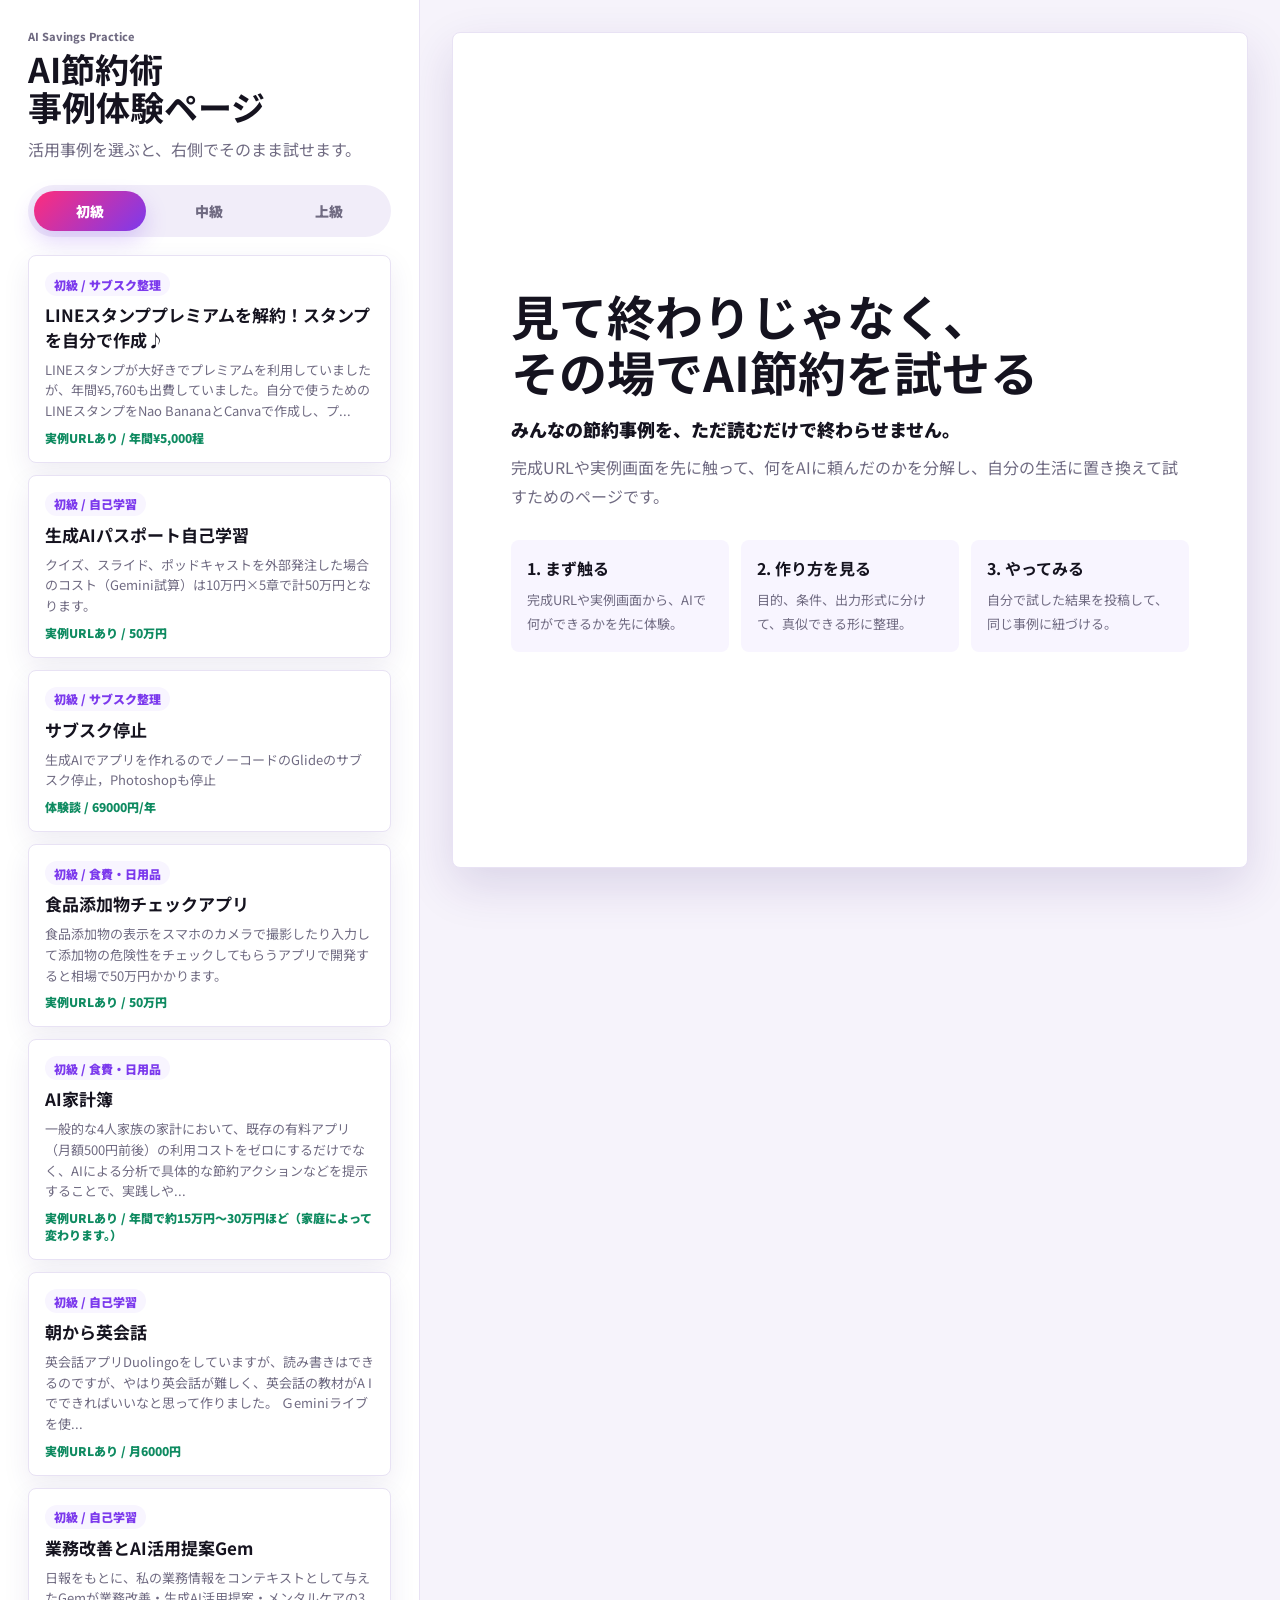
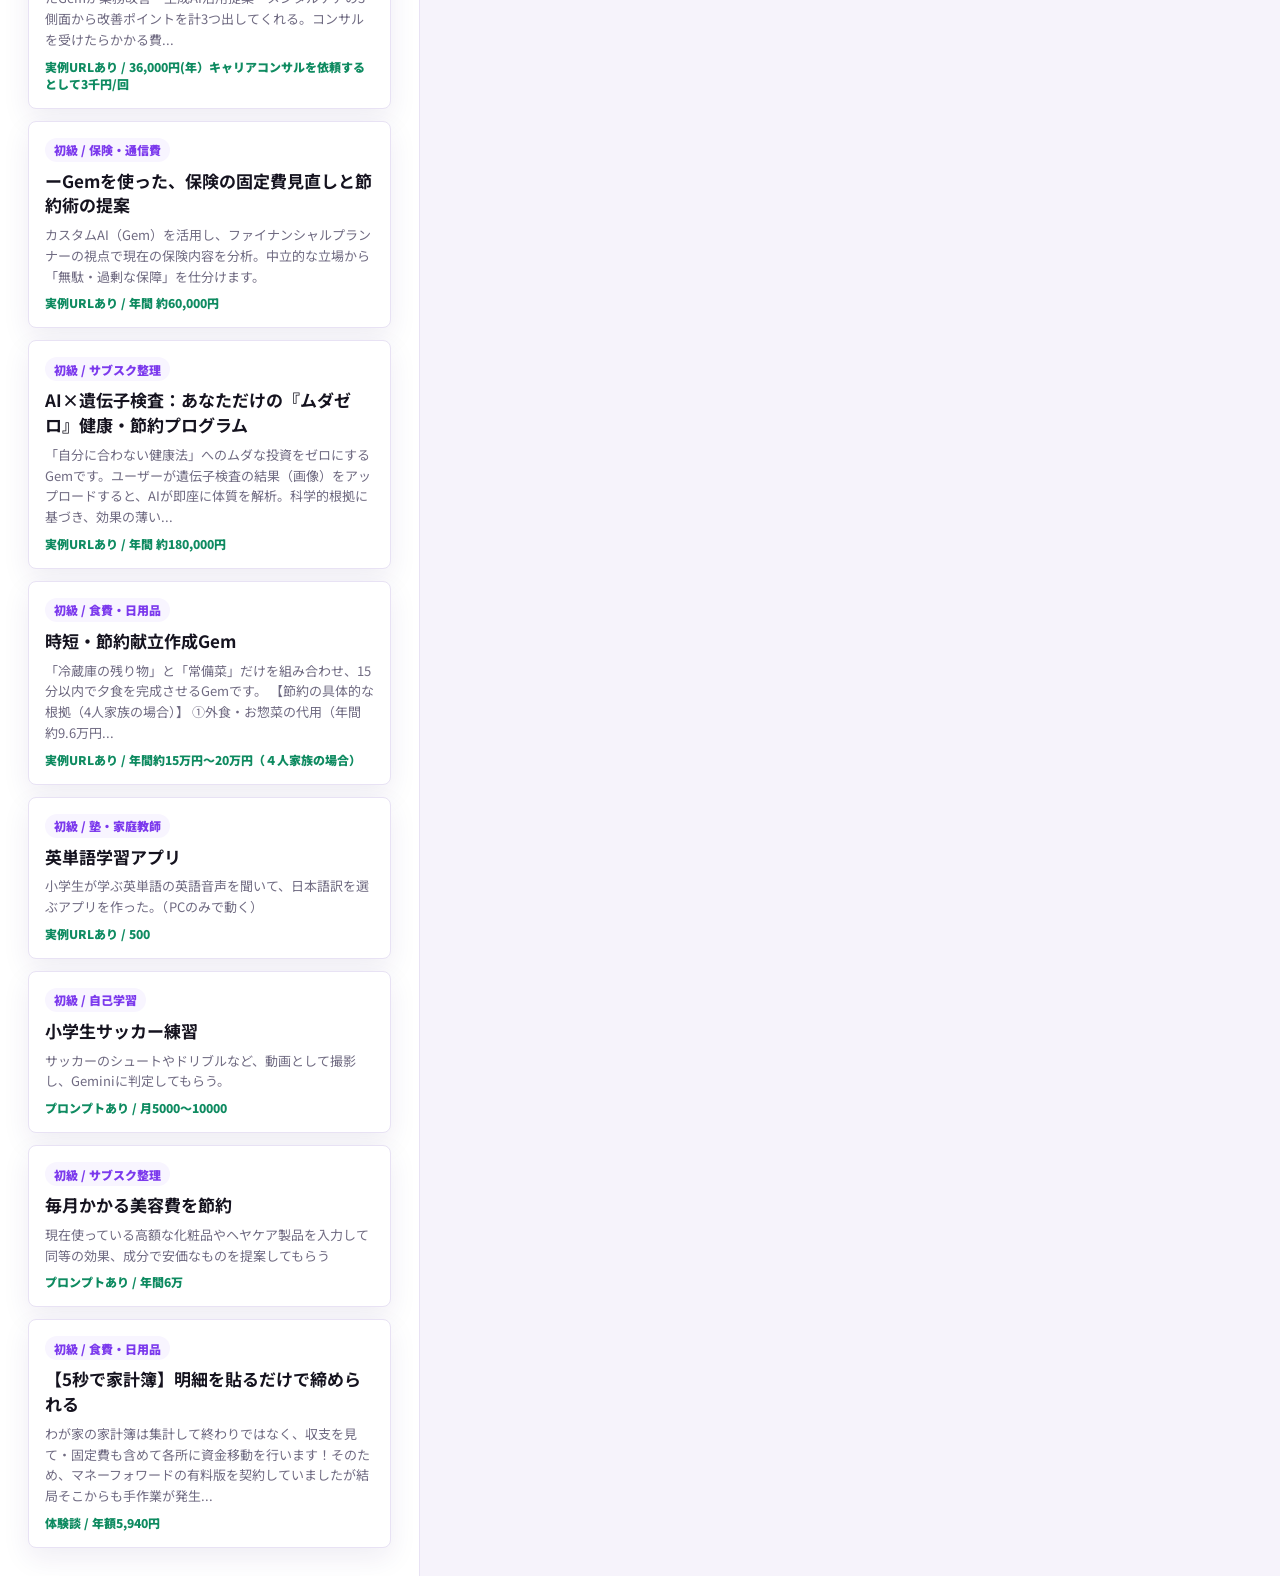
==== test0612/index.html @ a3215b7c "Add AI savings test page" ====
<!doctype html>
<html lang="ja">
<head>
  <meta charset="utf-8">
  <meta name="viewport" content="width=device-width, initial-scale=1">
  <title>AI節約術 事例体験ページ 仮版</title>
  <meta name="description" content="AI節約術の活用事例を見て、試して、やってみた内容を投稿できる仮ページ。">
  <link rel="preconnect" href="https://fonts.googleapis.com">
  <link rel="preconnect" href="https://fonts.gstatic.com" crossorigin>
  <link href="https://fonts.googleapis.com/css2?family=Noto+Sans+JP:wght@400;700;900&display=swap" rel="stylesheet">
  <link rel="stylesheet" href="style.css">
</head>
<body>
  <main class="dashboard-shell">
    <aside class="case-pane" aria-label="活用事例一覧">
      <div class="case-pane-head">
        <p class="brand-sub">AI Savings Practice</p>
        <h1>AI節約術<br>事例体験ページ</h1>
        <p>活用事例を選ぶと、右側でそのまま試せます。</p>
      </div>

      <div class="level-tabs" role="tablist" aria-label="レベル別事例">
        <button class="level-tab is-active" type="button" data-level-tab="beginner">初級</button>
        <button class="level-tab" type="button" data-level-tab="middle">中級</button>
        <button class="level-tab" type="button" data-level-tab="advanced">上級</button>
      </div>

      <div class="case-list" data-case-list></div>

    </aside>

    <section class="experience-pane" aria-live="polite">
      <div class="overview-panel" data-overview-panel>
        <span class="eyebrow">仮ページ</span>
        <h2>見て終わりじゃなく、<br>その場でAI節約を試せる</h2>
        <p class="overview-lead">みんなの節約事例を、ただ読むだけで終わらせません。</p>
        <p class="overview-copy">完成URLや実例画面を先に触って、何をAIに頼んだのかを分解し、自分の生活に置き換えて試すためのページです。</p>
        <div class="overview-grid">
          <article>
            <strong>1. まず触る</strong>
            <p>完成URLや実例画面から、AIで何ができるかを先に体験。</p>
          </article>
          <article>
            <strong>2. 作り方を見る</strong>
            <p>目的、条件、出力形式に分けて、真似できる形に整理。</p>
          </article>
          <article>
            <strong>3. やってみる</strong>
            <p>自分で試した結果を投稿して、同じ事例に紐づける。</p>
          </article>
        </div>
      </div>

      <article class="case-detail-panel" data-case-detail hidden>
        <div class="detail-head">
          <div>
            <span class="eyebrow" data-detail-level></span>
            <h2 data-detail-title></h2>
            <p data-detail-summary></p>
            <div class="hero-cta-row" data-detail-link-hero-wrap hidden>
              <a class="hero-source-link" href="#" target="_blank" rel="noopener" data-detail-link-hero>URLを開いて体験する</a>
            </div>
          </div>
          <button class="close-detail" type="button" data-close-detail>概要に戻す</button>
        </div>

        <section class="detail-block">
          <h3>まず試す</h3>
          <p data-detail-try></p>
          <div class="source-link-wrap" data-detail-link-wrap hidden>
            <a class="source-link" href="#" target="_blank" rel="noopener" data-detail-link>共有URLを開く</a>
          </div>
          <div class="prompt-box compact" data-prompt-box>
            <button class="copy-btn" type="button" data-copy-detail>コピー</button>
            <pre data-detail-prompt></pre>
          </div>
        </section>

        <section class="detail-block">
          <h3>この事例で何ができる？</h3>
          <div class="article-flow" data-detail-story></div>
        </section>

        <section class="detail-block">
          <h3>真似して作る手順</h3>
          <div class="build-steps" data-detail-steps></div>
        </section>

        <section class="detail-block">
          <h3>自分でやってみる</h3>
          <textarea data-demo-input></textarea>
          <div class="action-row">
            <button class="btn btn-primary" type="button" data-demo-run>試してみる</button>
          </div>
          <div class="demo-result" data-demo-result>入力してボタンを押すと、返答イメージが表示されます。</div>
        </section>

        <section class="detail-block">
          <h3>やってみたを提出する</h3>
          <form class="inline-form" data-practice-form>
            <input type="hidden" name="caseId" data-form-case-id>
            <label>
              名前
              <input name="name" placeholder="例: Mさん">
            </label>
            <label>
              やってみてどうでしたか
              <textarea name="note" required placeholder="例: 冷蔵庫の食材を入れたら、献立候補が出ました。"></textarea>
            </label>
            <label>
              自分用に変えたところ
              <textarea name="tweak" placeholder="例: 子ども向け、15分以内、買い足しなしを足しました。"></textarea>
            </label>
            <button class="btn btn-primary" type="submit">仮投稿する</button>
            <p class="form-help" data-form-status></p>
          </form>
        </section>

        <section class="detail-block">
          <h3>この事例をやってみた人</h3>
          <div class="log-list" data-log-list></div>
        </section>
      </article>
    </section>
  </main>

  <script src="cases-data.js"></script>
  <script src="app.js"></script>
</body>
</html>
---- test0612/style.css ----
:root {
  --pink: #ff2d7b;
  --purple: #7c3aed;
  --purple-dark: #35136d;
  --green: #10b981;
  --yellow: #f59e0b;
  --ink: #15131f;
  --muted: #706b82;
  --line: #e8e2f4;
  --soft: #f8f5ff;
  --surface: #ffffff;
  --dark: #100b22;
  --shadow: 0 18px 48px rgba(55, 30, 120, .14);
}

* { box-sizing: border-box; }

[hidden] { display: none !important; }

html { scroll-behavior: smooth; }

body {
  margin: 0;
  font-family: "Noto Sans JP", system-ui, -apple-system, BlinkMacSystemFont, "Segoe UI", sans-serif;
  color: var(--ink);
  background: linear-gradient(180deg, #fff 0%, #f9f6ff 36%, #f5fbff 100%);
  letter-spacing: 0;
}

a { color: inherit; }

.site-header {
  position: sticky;
  top: 0;
  z-index: 20;
  background: rgba(255, 255, 255, .9);
  border-bottom: 1px solid var(--line);
  backdrop-filter: blur(14px);
}

.header-inner {
  width: min(1120px, calc(100% - 32px));
  min-height: 64px;
  margin: 0 auto;
  display: flex;
  align-items: center;
  justify-content: space-between;
  gap: 16px;
}

.brand {
  display: flex;
  align-items: center;
  gap: 10px;
  text-decoration: none;
}

.brand-mark {
  width: 36px;
  height: 36px;
  border-radius: 10px;
  display: grid;
  place-items: center;
  color: #fff;
  font-weight: 900;
  background: linear-gradient(135deg, var(--pink), var(--purple));
}

.brand-sub {
  margin: 0;
  font-size: 11px;
  color: var(--muted);
  font-weight: 800;
}

.brand-title {
  margin: 0;
  font-size: 15px;
  font-weight: 900;
}

.nav {
  display: flex;
  align-items: center;
  gap: 8px;
}

.nav a,
.ghost-link {
  min-height: 36px;
  display: inline-flex;
  align-items: center;
  border-radius: 999px;
  padding: 0 14px;
  color: var(--muted);
  font-size: 13px;
  font-weight: 800;
  text-decoration: none;
}

.nav a:hover,
.ghost-link:hover { background: var(--soft); color: var(--purple); }

.hero {
  color: #fff;
  background:
    radial-gradient(circle at 18% 18%, rgba(255, 45, 123, .45), transparent 28%),
    radial-gradient(circle at 78% 12%, rgba(16, 185, 129, .26), transparent 26%),
    linear-gradient(135deg, #100b22 0%, #24115a 52%, #381276 100%);
}

.hero-inner {
  width: min(1120px, calc(100% - 32px));
  min-height: 560px;
  margin: 0 auto;
  display: grid;
  grid-template-columns: minmax(0, 1fr) 380px;
  gap: 36px;
  align-items: center;
  padding: 64px 0 56px;
}

.eyebrow {
  width: fit-content;
  display: inline-flex;
  align-items: center;
  min-height: 28px;
  padding: 0 12px;
  border-radius: 999px;
  background: rgba(255, 255, 255, .1);
  border: 1px solid rgba(255, 255, 255, .18);
  color: rgba(255, 255, 255, .82);
  font-size: 12px;
  font-weight: 900;
}

h1 {
  margin: 18px 0 16px;
  font-size: clamp(34px, 6vw, 68px);
  line-height: 1.04;
  letter-spacing: 0;
}

.lead {
  max-width: 680px;
  margin: 0;
  color: rgba(255, 255, 255, .76);
  font-size: 17px;
  line-height: 1.9;
}

.hero-actions,
.action-row {
  display: flex;
  flex-wrap: wrap;
  gap: 10px;
  margin-top: 26px;
}

.btn {
  min-height: 44px;
  display: inline-flex;
  align-items: center;
  justify-content: center;
  gap: 8px;
  border: 0;
  border-radius: 999px;
  padding: 0 20px;
  font: inherit;
  font-size: 14px;
  font-weight: 900;
  cursor: pointer;
  text-decoration: none;
}

.btn-primary {
  color: #fff;
  background: linear-gradient(135deg, var(--pink), var(--purple));
  box-shadow: 0 12px 28px rgba(255, 45, 123, .28);
}

.btn-secondary {
  color: var(--purple);
  background: #fff;
}

.btn-quiet {
  color: var(--ink);
  background: #f1edf9;
}

.progress-panel {
  border: 1px solid rgba(255, 255, 255, .16);
  border-radius: 8px;
  background: rgba(255, 255, 255, .08);
  box-shadow: 0 24px 80px rgba(0, 0, 0, .2);
  padding: 22px;
}

.progress-title {
  margin: 0 0 14px;
  font-size: 15px;
  font-weight: 900;
}

.progress-step {
  display: grid;
  grid-template-columns: 38px 1fr;
  gap: 12px;
  padding: 14px 0;
  border-top: 1px solid rgba(255, 255, 255, .14);
}

.progress-step:first-of-type { border-top: 0; }

.step-num {
  width: 38px;
  height: 38px;
  border-radius: 10px;
  display: grid;
  place-items: center;
  color: #fff;
  font-size: 13px;
  font-weight: 900;
  background: linear-gradient(135deg, var(--pink), var(--purple));
}

.progress-step h3 {
  margin: 0 0 4px;
  font-size: 14px;
}

.progress-step p {
  margin: 0;
  color: rgba(255, 255, 255, .67);
  font-size: 12px;
  line-height: 1.6;
}

.section {
  width: min(1120px, calc(100% - 32px));
  margin: 0 auto;
  padding: 56px 0;
}

.section-head {
  display: flex;
  align-items: end;
  justify-content: space-between;
  gap: 20px;
  margin-bottom: 22px;
}

.section h2 {
  margin: 0;
  font-size: clamp(24px, 3vw, 34px);
  line-height: 1.2;
}

.section-note {
  max-width: 560px;
  margin: 8px 0 0;
  color: var(--muted);
  line-height: 1.8;
}

.level-stack {
  display: grid;
  gap: 16px;
}

.level-card {
  display: grid;
  grid-template-columns: 120px 1fr 220px;
  gap: 18px;
  align-items: center;
  padding: 22px;
  border: 1px solid var(--line);
  border-radius: 8px;
  background: var(--surface);
  box-shadow: var(--shadow);
}

.level-card.is-active { border-color: rgba(255, 45, 123, .35); }

.level-badge {
  display: grid;
  place-items: center;
  min-height: 86px;
  border-radius: 8px;
  color: #fff;
  background: linear-gradient(135deg, var(--pink), var(--purple));
  font-weight: 900;
  text-align: center;
}

.level-badge span {
  display: block;
  font-size: 28px;
  line-height: 1;
}

.level-main h3 {
  margin: 0 0 8px;
  font-size: 21px;
}

.level-main p {
  margin: 0;
  color: var(--muted);
  line-height: 1.75;
}

.tag-row {
  display: flex;
  flex-wrap: wrap;
  gap: 8px;
  margin-top: 14px;
}

.tag {
  display: inline-flex;
  align-items: center;
  min-height: 28px;
  padding: 0 10px;
  border-radius: 999px;
  background: var(--soft);
  color: var(--purple);
  font-size: 12px;
  font-weight: 900;
}

.example-panel,
.log-panel,
.article-card,
.demo-card,
.form-panel {
  border: 1px solid var(--line);
  border-radius: 8px;
  background: #fff;
  box-shadow: var(--shadow);
}

.example-panel { padding: 24px; }

.example-grid {
  display: grid;
  grid-template-columns: 1fr 1fr;
  gap: 18px;
  align-items: stretch;
}

.article-card {
  overflow: hidden;
  text-decoration: none;
}

.article-visual {
  min-height: 190px;
  padding: 20px;
  background:
    linear-gradient(135deg, rgba(255, 45, 123, .1), rgba(124, 58, 237, .12)),
    #fff;
}

.phone-mock {
  width: min(240px, 100%);
  margin: 0 auto;
  border-radius: 18px;
  border: 8px solid #15131f;
  background: #fff;
  padding: 14px;
  box-shadow: 0 20px 40px rgba(0, 0, 0, .18);
}

.bubble {
  margin: 8px 0;
  padding: 9px 11px;
  border-radius: 12px;
  font-size: 12px;
  line-height: 1.5;
}

.bubble.user { background: #ede9fe; color: #35136d; margin-left: 24px; }
.bubble.ai { background: #ecfdf5; color: #065f46; margin-right: 24px; }

.article-body {
  padding: 22px;
}

.article-body h3 {
  margin: 0 0 10px;
  font-size: 20px;
  line-height: 1.45;
}

.article-body p {
  margin: 0;
  color: var(--muted);
  line-height: 1.75;
}

.demo-card { padding: 22px; }

.demo-card h3,
.log-panel h3,
.form-panel h3 {
  margin: 0 0 12px;
  font-size: 18px;
}

.demo-card textarea,
.form-panel textarea,
.form-panel input {
  width: 100%;
  border: 1px solid #dcd5ec;
  border-radius: 8px;
  padding: 12px;
  font: inherit;
  line-height: 1.6;
}

.demo-card textarea,
.form-panel textarea {
  min-height: 120px;
  resize: vertical;
}

.demo-result {
  min-height: 112px;
  margin-top: 12px;
  padding: 14px;
  border-radius: 8px;
  background: #f6fbf8;
  color: #164e36;
  line-height: 1.7;
  font-size: 14px;
}

.article-layout {
  width: min(1120px, calc(100% - 32px));
  margin: 0 auto;
  padding: 36px 0 64px;
  display: grid;
  grid-template-columns: minmax(0, 1fr) 320px;
  gap: 28px;
  align-items: start;
}

.article {
  min-width: 0;
}

.article-hero {
  padding: 46px 0 34px;
  color: #fff;
  background:
    radial-gradient(circle at 20% 10%, rgba(255, 45, 123, .35), transparent 30%),
    linear-gradient(135deg, #100b22, #30116d);
}

.article-hero-inner {
  width: min(960px, calc(100% - 32px));
  margin: 0 auto;
}

.article-hero h1 {
  max-width: 860px;
  font-size: clamp(31px, 5vw, 56px);
}

.article-section {
  margin-bottom: 18px;
  padding: 26px;
  border: 1px solid var(--line);
  border-radius: 8px;
  background: #fff;
  box-shadow: var(--shadow);
}

.article-section h2 {
  margin: 0 0 14px;
  font-size: 24px;
}

.article-section p,
.article-section li {
  color: var(--muted);
  line-height: 1.85;
}

.article-section ul,
.article-section ol {
  padding-left: 1.2em;
}

.chat-steps {
  display: grid;
  gap: 12px;
}

.chat-step {
  display: grid;
  grid-template-columns: 42px 1fr;
  gap: 12px;
  align-items: start;
}

.chat-step-num {
  width: 42px;
  height: 42px;
  border-radius: 10px;
  display: grid;
  place-items: center;
  color: #fff;
  background: var(--purple);
  font-weight: 900;
}

.chat-step-body {
  padding: 14px;
  border-radius: 8px;
  background: var(--soft);
}

.chat-step-body strong {
  display: block;
  margin-bottom: 6px;
}

.prompt-box {
  position: relative;
  margin: 14px 0 0;
  border-radius: 8px;
  overflow: hidden;
  border: 1px solid #ddd6eb;
}

.prompt-box pre {
  margin: 0;
  padding: 54px 18px 18px;
  white-space: pre-wrap;
  word-break: break-word;
  background: #14111f;
  color: #f7f3ff;
  line-height: 1.7;
  font-family: ui-monospace, SFMono-Regular, Consolas, "Liberation Mono", monospace;
  font-size: 13px;
}

.copy-btn {
  position: absolute;
  top: 10px;
  right: 10px;
  min-height: 32px;
  border: 0;
  border-radius: 999px;
  padding: 0 12px;
  color: #fff;
  background: rgba(255, 255, 255, .16);
  font-weight: 900;
  cursor: pointer;
}

.sidebar {
  position: sticky;
  top: 84px;
  display: grid;
  gap: 16px;
}

.log-panel,
.form-panel {
  padding: 18px;
}

.log-list {
  display: grid;
  gap: 10px;
}

.log-item {
  padding: 12px;
  border-radius: 8px;
  background: var(--soft);
}

.log-item strong {
  display: block;
  margin-bottom: 4px;
}

.log-item p {
  margin: 0;
  color: var(--muted);
  font-size: 13px;
  line-height: 1.6;
}

.form-panel label {
  display: block;
  margin-top: 12px;
  margin-bottom: 6px;
  font-size: 13px;
  font-weight: 900;
}

.form-help {
  margin: 8px 0 0;
  color: var(--muted);
  font-size: 12px;
  line-height: 1.6;
}

.footer {
  padding: 28px 16px 40px;
  color: var(--muted);
  text-align: center;
  font-size: 13px;
}

@media (max-width: 860px) {
  .hero-inner,
  .example-grid,
  .article-layout {
    grid-template-columns: 1fr;
  }

  .hero-inner { min-height: auto; padding-top: 48px; }

  .level-card {
    grid-template-columns: 1fr;
  }

  .level-badge {
    min-height: 66px;
    place-items: center start;
    padding-left: 18px;
  }

  .sidebar { position: static; }
}

@media (max-width: 640px) {
  .header-inner {
    min-height: 58px;
  }

  .nav a { display: none; }

  .hero-actions,
  .action-row {
    flex-direction: column;
  }

  .btn { width: 100%; }

  .section { padding: 42px 0; }

  .article-section { padding: 20px; }
}

.dashboard-shell {
  min-height: 100vh;
  display: grid;
  grid-template-columns: 420px minmax(0, 1fr);
  background: #f6f3fb;
}

.case-pane {
  min-height: 100vh;
  padding: 28px;
  border-right: 1px solid var(--line);
  background: #fff;
  overflow-y: auto;
}

.case-pane-head {
  margin-bottom: 22px;
}

.case-pane-head h1 {
  margin: 6px 0 10px;
  color: var(--ink);
  font-size: 34px;
  line-height: 1.12;
}

.case-pane-head p:not(.brand-sub) {
  margin: 0;
  color: var(--muted);
  line-height: 1.7;
}

.level-tabs {
  display: grid;
  grid-template-columns: repeat(3, 1fr);
  gap: 8px;
  margin: 22px 0 18px;
  padding: 6px;
  border-radius: 999px;
  background: #f1edf9;
}

.level-tab {
  min-height: 40px;
  border: 0;
  border-radius: 999px;
  background: transparent;
  color: var(--muted);
  font: inherit;
  font-size: 14px;
  font-weight: 900;
  cursor: pointer;
}

.level-tab.is-active {
  color: #fff;
  background: linear-gradient(135deg, var(--pink), var(--purple));
  box-shadow: 0 10px 22px rgba(124, 58, 237, .22);
}

.case-list {
  display: grid;
  gap: 12px;
}

.case-card {
  width: 100%;
  display: grid;
  gap: 7px;
  padding: 16px;
  border: 1px solid var(--line);
  border-radius: 8px;
  background: #fff;
  color: var(--ink);
  font: inherit;
  text-align: left;
  cursor: pointer;
  box-shadow: 0 10px 28px rgba(55, 30, 120, .08);
}

.case-card:hover,
.case-card.is-selected {
  border-color: rgba(255, 45, 123, .42);
  background: linear-gradient(180deg, #fff 0%, #fff7fb 100%);
}

.case-card strong {
  font-size: 17px;
  line-height: 1.45;
}

.case-card span {
  color: var(--muted);
  font-size: 13px;
  line-height: 1.6;
}

.case-card .case-meta {
  width: fit-content;
  min-height: 24px;
  display: inline-flex;
  align-items: center;
  padding: 0 9px;
  border-radius: 999px;
  background: var(--soft);
  color: var(--purple);
  font-size: 12px;
  font-weight: 900;
}

.case-card em {
  color: #0f8b61;
  font-size: 12px;
  font-style: normal;
  font-weight: 900;
}

.more-btn {
  width: 100%;
  min-height: 42px;
  margin-top: 14px;
  border: 1px solid var(--line);
  border-radius: 999px;
  background: #fff;
  color: var(--purple);
  font: inherit;
  font-weight: 900;
  cursor: pointer;
}

.source-link-wrap {
  margin: 14px 0;
}

.source-link {
  min-height: 42px;
  display: inline-flex;
  align-items: center;
  justify-content: center;
  border-radius: 999px;
  padding: 0 18px;
  color: #fff;
  background: linear-gradient(135deg, var(--pink), var(--purple));
  font-size: 14px;
  font-weight: 900;
  text-decoration: none;
  box-shadow: 0 10px 24px rgba(124, 58, 237, .22);
}

.article-flow {
  display: grid;
  gap: 18px;
}

.story-grid {
  display: grid;
  grid-template-columns: repeat(3, 1fr);
  gap: 12px;
}

.story-card {
  padding: 15px;
  border-radius: 8px;
  background: linear-gradient(180deg, #fff7fb 0%, #f5f0ff 100%);
  border: 1px solid #eadcf8;
}

.story-card span {
  display: inline-flex;
  min-height: 24px;
  align-items: center;
  margin-bottom: 8px;
  padding: 0 9px;
  border-radius: 999px;
  color: var(--purple);
  background: #fff;
  font-size: 12px;
  font-weight: 900;
}

.story-card strong {
  display: block;
  font-size: 14px;
  line-height: 1.7;
}

.story-body {
  padding: 18px 20px;
  border-left: 4px solid var(--pink);
  border-radius: 8px;
  background: #fff;
  box-shadow: 0 10px 26px rgba(55, 30, 120, .08);
}

.story-body p {
  margin: 0;
}

.story-body p + p {
  margin-top: 12px;
}

.experience-pane {
  min-width: 0;
  min-height: 100vh;
  padding: 32px;
  overflow-y: auto;
}

.overview-panel,
.case-detail-panel {
  width: min(900px, 100%);
  min-height: calc(100vh - 64px);
  margin: 0 auto;
  border: 1px solid var(--line);
  border-radius: 8px;
  background: #fff;
  box-shadow: var(--shadow);
}

.overview-panel {
  display: grid;
  align-content: center;
  padding: clamp(28px, 5vw, 58px);
}

.overview-panel h2 {
  margin: 12px 0 14px;
  font-size: clamp(28px, 4vw, 48px);
  line-height: 1.16;
}

.case-detail-panel h2 {
  margin: 12px 0 12px;
  max-width: 760px;
  font-size: clamp(26px, 3.1vw, 42px);
  line-height: 1.22;
}

.overview-panel p,
.case-detail-panel p {
  color: var(--muted);
  line-height: 1.85;
}

.overview-lead {
  margin: 0 0 6px;
  color: var(--ink) !important;
  font-size: 18px;
  font-weight: 900;
}

.overview-copy {
  max-width: 720px;
  margin: 0;
}

.overview-grid {
  display: grid;
  grid-template-columns: repeat(3, 1fr);
  gap: 12px;
  margin-top: 28px;
}

.overview-grid article {
  padding: 16px;
  border-radius: 8px;
  background: var(--soft);
}

.overview-grid strong {
  display: block;
  margin-bottom: 8px;
}

.overview-grid p {
  margin: 0;
  font-size: 13px;
}

.case-detail-panel {
  padding: 0;
  overflow: hidden;
}

.detail-head {
  display: flex;
  justify-content: space-between;
  gap: 18px;
  padding: 26px 32px;
  color: #fff;
  background:
    radial-gradient(circle at 12% 10%, rgba(255, 45, 123, .42), transparent 34%),
    linear-gradient(135deg, #120b27, #35136d);
}

.detail-head .eyebrow {
  background: rgba(255, 255, 255, .12);
}

.detail-head p {
  max-width: 760px;
  margin: 0;
  color: rgba(255, 255, 255, .76);
  line-height: 1.75;
}

.close-detail {
  align-self: start;
  min-height: 36px;
  border: 1px solid rgba(255, 255, 255, .22);
  border-radius: 999px;
  padding: 0 12px;
  background: rgba(255, 255, 255, .08);
  color: #fff;
  font: inherit;
  font-size: 12px;
  font-weight: 900;
  cursor: pointer;
  white-space: nowrap;
}

.hero-cta-row {
  margin-top: 18px;
}

.hero-source-link {
  min-height: 46px;
  display: inline-flex;
  align-items: center;
  justify-content: center;
  border-radius: 999px;
  padding: 0 22px;
  color: #fff;
  background: linear-gradient(135deg, var(--pink), #a855f7);
  font-size: 14px;
  font-weight: 900;
  text-decoration: none;
  box-shadow: 0 14px 30px rgba(255, 45, 123, .32);
}

.detail-block {
  padding: 26px 32px;
  border-top: 1px solid var(--line);
}

.detail-block:first-of-type {
  border-top: 0;
}

.detail-block h3 {
  margin: 0 0 12px;
  font-size: 22px;
}

.prompt-box.compact pre {
  max-height: 260px;
  overflow: auto;
}

.build-steps {
  display: grid;
  gap: 10px;
}

.mini-step {
  display: grid;
  grid-template-columns: 34px 1fr;
  gap: 10px;
  align-items: start;
  padding: 14px;
  border-radius: 8px;
  background: var(--soft);
}

.mini-step span {
  width: 34px;
  height: 34px;
  display: grid;
  place-items: center;
  border-radius: 9px;
  color: #fff;
  background: var(--purple);
  font-weight: 900;
}

.mini-step p {
  margin: 4px 0 0;
  color: var(--ink);
  line-height: 1.8;
}

.inline-form {
  display: grid;
  gap: 12px;
}

.inline-form label {
  display: grid;
  gap: 6px;
  color: var(--ink);
  font-size: 13px;
  font-weight: 900;
}

.inline-form input,
.inline-form textarea,
.detail-block textarea {
  width: 100%;
  border: 1px solid #dcd5ec;
  border-radius: 8px;
  padding: 12px;
  font: inherit;
  line-height: 1.6;
}

.inline-form textarea,
.detail-block textarea {
  min-height: 104px;
  resize: vertical;
}

@media (max-width: 980px) {
  .dashboard-shell {
    grid-template-columns: 1fr;
  }

  .case-pane {
    min-height: auto;
    border-right: 0;
    border-bottom: 1px solid var(--line);
  }

  .experience-pane {
    min-height: auto;
    padding: 18px;
  }

  .overview-panel,
  .case-detail-panel {
    min-height: auto;
  }

  .overview-grid {
    grid-template-columns: 1fr;
  }

  .story-grid {
    grid-template-columns: 1fr;
  }
}

@media (max-width: 560px) {
  .case-pane {
    padding: 18px;
  }

  .case-pane-head h1 {
    font-size: 28px;
  }

  .detail-head {
    display: grid;
    padding: 24px 20px;
  }

  .detail-block {
    padding: 22px 20px;
  }
}
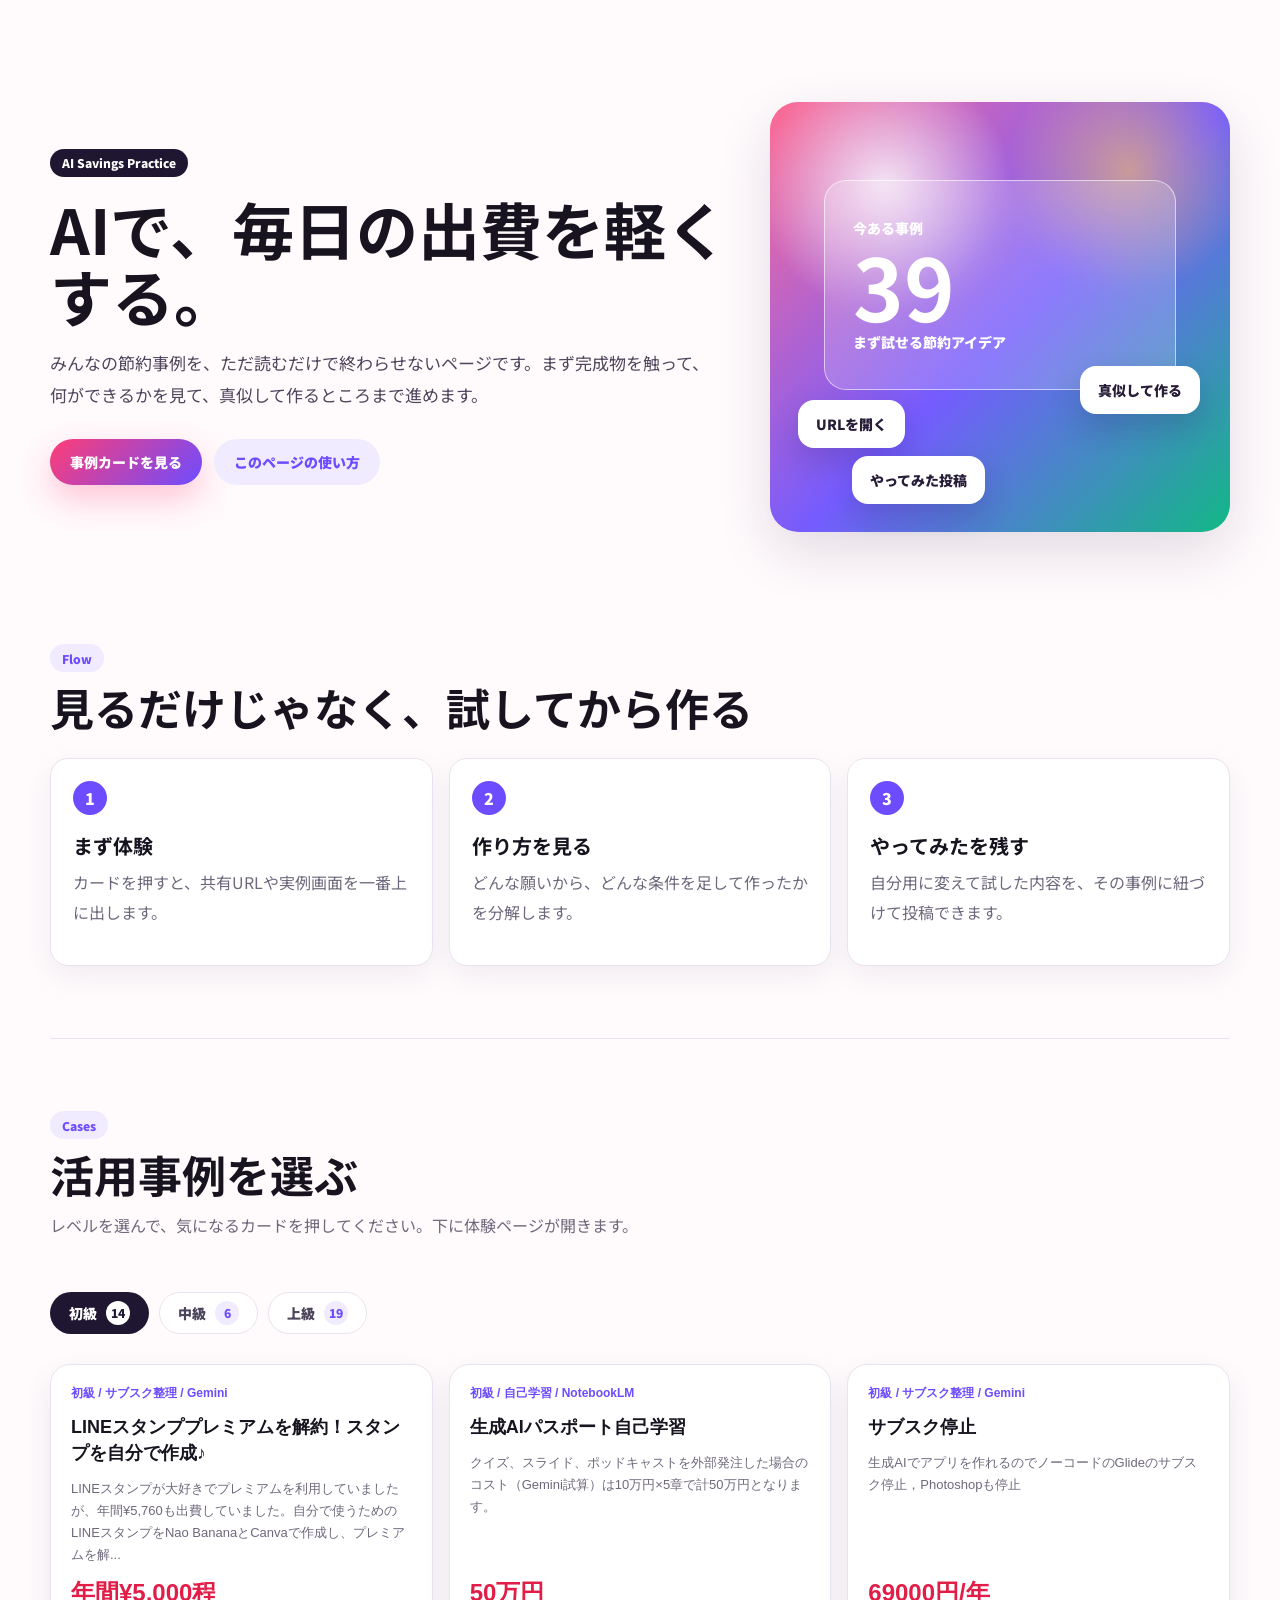
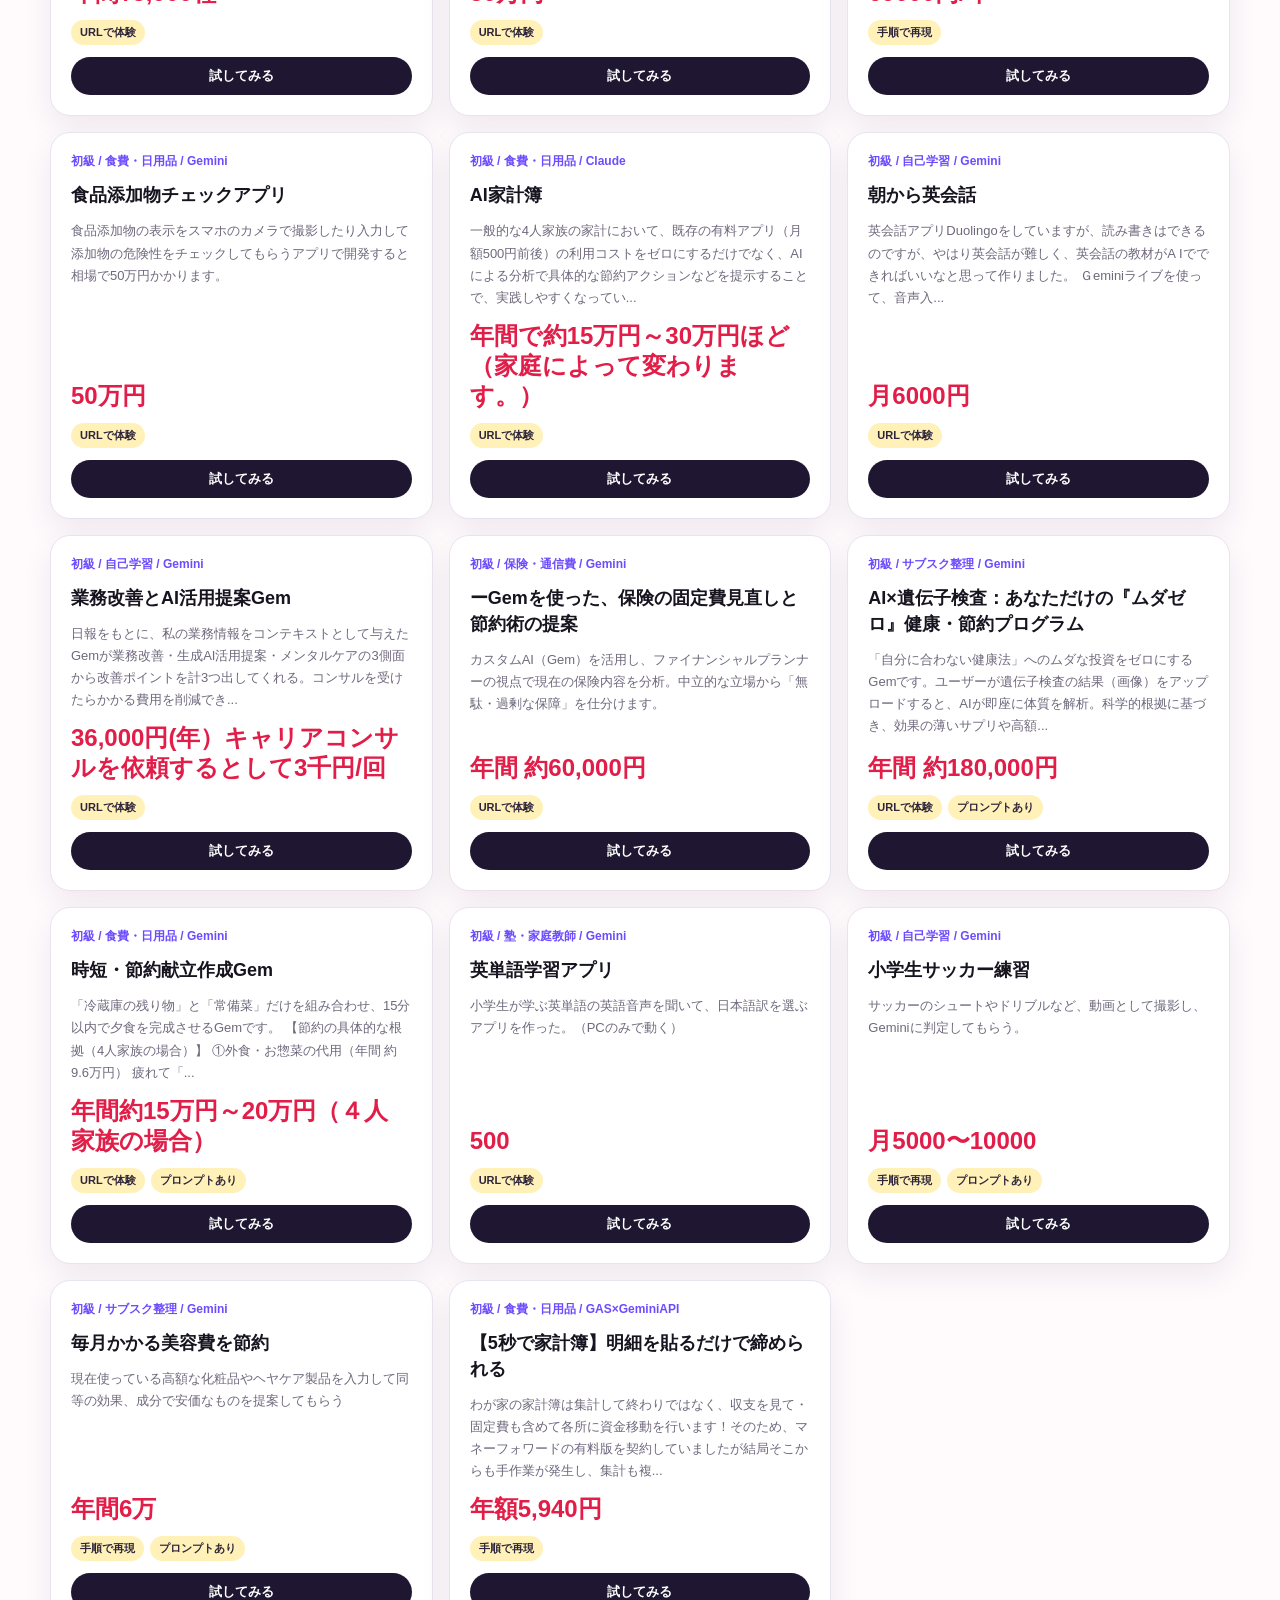
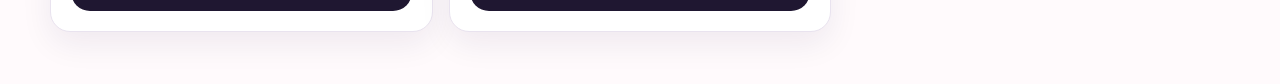
==== commit 3800d9c6: "Refine AI savings test page cards" ====
--- a/test0612/index.html
+++ b/test0612/index.html
@@ -3,125 +3,142 @@
 <head>
   <meta charset="utf-8">
   <meta name="viewport" content="width=device-width, initial-scale=1">
-  <title>AI節約術 事例体験ページ 仮版</title>
-  <meta name="description" content="AI節約術の活用事例を見て、試して、やってみた内容を投稿できる仮ページ。">
+  <title>AI節約術 体験ページ 仮版</title>
+  <meta name="description" content="AI節約術の活用事例を見て、実際に試して、自分でも作ってみるための仮ページです。">
   <link rel="preconnect" href="https://fonts.googleapis.com">
   <link rel="preconnect" href="https://fonts.gstatic.com" crossorigin>
   <link href="https://fonts.googleapis.com/css2?family=Noto+Sans+JP:wght@400;700;900&display=swap" rel="stylesheet">
   <link rel="stylesheet" href="style.css">
 </head>
 <body>
-  <main class="dashboard-shell">
-    <aside class="case-pane" aria-label="活用事例一覧">
-      <div class="case-pane-head">
-        <p class="brand-sub">AI Savings Practice</p>
-        <h1>AI節約術<br>事例体験ページ</h1>
-        <p>活用事例を選ぶと、右側でそのまま試せます。</p>
+  <main>
+    <section class="lp-hero">
+      <div class="hero-copy">
+        <p class="eyebrow">AI Savings Practice</p>
+        <h1>AIで、毎日の出費を軽くする。</h1>
+        <p class="lead">みんなの節約事例を、ただ読むだけで終わらせないページです。まず完成物を触って、何ができるかを見て、真似して作るところまで進めます。</p>
+        <div class="hero-actions">
+          <a class="btn btn-primary" href="#cases">事例カードを見る</a>
+          <a class="btn btn-secondary" href="#how">このページの使い方</a>
+        </div>
+      </div>
+      <div class="hero-visual" aria-hidden="true">
+        <div class="saving-ticket">
+          <span>今ある事例</span>
+          <strong data-total-count>39</strong>
+          <em>まず試せる節約アイデア</em>
+        </div>
+        <div class="hero-mini-card card-a">URLを開く</div>
+        <div class="hero-mini-card card-b">真似して作る</div>
+        <div class="hero-mini-card card-c">やってみた投稿</div>
+      </div>
+    </section>
+
+    <section class="how-section" id="how">
+      <div class="section-head">
+        <p class="eyebrow light">Flow</p>
+        <h2>見るだけじゃなく、試してから作る</h2>
+      </div>
+      <div class="flow-grid">
+        <article>
+          <span>1</span>
+          <h3>まず体験</h3>
+          <p>カードを押すと、共有URLや実例画面を一番上に出します。</p>
+        </article>
+        <article>
+          <span>2</span>
+          <h3>作り方を見る</h3>
+          <p>どんな願いから、どんな条件を足して作ったかを分解します。</p>
+        </article>
+        <article>
+          <span>3</span>
+          <h3>やってみたを残す</h3>
+          <p>自分用に変えて試した内容を、その事例に紐づけて投稿できます。</p>
+        </article>
+      </div>
+    </section>
+
+    <section class="cases-section" id="cases">
+      <div class="section-head">
+        <p class="eyebrow light">Cases</p>
+        <h2>活用事例を選ぶ</h2>
+        <p>レベルを選んで、気になるカードを押してください。下に体験ページが開きます。</p>
       </div>
 
       <div class="level-tabs" role="tablist" aria-label="レベル別事例">
-        <button class="level-tab is-active" type="button" data-level-tab="beginner">初級</button>
-        <button class="level-tab" type="button" data-level-tab="middle">中級</button>
-        <button class="level-tab" type="button" data-level-tab="advanced">上級</button>
+        <button class="level-tab is-active" type="button" data-level-tab="beginner">初級 <span data-count="beginner"></span></button>
+        <button class="level-tab" type="button" data-level-tab="middle">中級 <span data-count="middle"></span></button>
+        <button class="level-tab" type="button" data-level-tab="advanced">上級 <span data-count="advanced"></span></button>
       </div>
 
-      <div class="case-list" data-case-list></div>
+      <div class="case-grid" data-case-grid></div>
+    </section>
 
-    </aside>
-
-    <section class="experience-pane" aria-live="polite">
-      <div class="overview-panel" data-overview-panel>
-        <span class="eyebrow">仮ページ</span>
-        <h2>見て終わりじゃなく、<br>その場でAI節約を試せる</h2>
-        <p class="overview-lead">みんなの節約事例を、ただ読むだけで終わらせません。</p>
-        <p class="overview-copy">完成URLや実例画面を先に触って、何をAIに頼んだのかを分解し、自分の生活に置き換えて試すためのページです。</p>
-        <div class="overview-grid">
-          <article>
-            <strong>1. まず触る</strong>
-            <p>完成URLや実例画面から、AIで何ができるかを先に体験。</p>
-          </article>
-          <article>
-            <strong>2. 作り方を見る</strong>
-            <p>目的、条件、出力形式に分けて、真似できる形に整理。</p>
-          </article>
-          <article>
-            <strong>3. やってみる</strong>
-            <p>自分で試した結果を投稿して、同じ事例に紐づける。</p>
-          </article>
+    <article class="manual-section" id="manual" data-case-detail hidden>
+      <div class="manual-hero">
+        <div>
+          <p class="eyebrow light" data-detail-level></p>
+          <h2 data-detail-title></h2>
+          <p class="manual-summary" data-detail-summary></p>
+        </div>
+        <div class="saving-box">
+          <span>削減目安</span>
+          <strong data-detail-saving></strong>
         </div>
       </div>
 
-      <article class="case-detail-panel" data-case-detail hidden>
-        <div class="detail-head">
-          <div>
-            <span class="eyebrow" data-detail-level></span>
-            <h2 data-detail-title></h2>
-            <p data-detail-summary></p>
-            <div class="hero-cta-row" data-detail-link-hero-wrap hidden>
-              <a class="hero-source-link" href="#" target="_blank" rel="noopener" data-detail-link-hero>URLを開いて体験する</a>
-            </div>
-          </div>
-          <button class="close-detail" type="button" data-close-detail>概要に戻す</button>
-        </div>
-
-        <section class="detail-block">
+      <section class="manual-block first-try">
+        <div>
           <h3>まず試す</h3>
           <p data-detail-try></p>
-          <div class="source-link-wrap" data-detail-link-wrap hidden>
-            <a class="source-link" href="#" target="_blank" rel="noopener" data-detail-link>共有URLを開く</a>
-          </div>
-          <div class="prompt-box compact" data-prompt-box>
-            <button class="copy-btn" type="button" data-copy-detail>コピー</button>
-            <pre data-detail-prompt></pre>
-          </div>
-        </section>
+        </div>
+        <a class="source-link" href="#" target="_blank" rel="noopener" data-detail-link hidden>URLを開いて体験する</a>
+      </section>
 
-        <section class="detail-block">
-          <h3>この事例で何ができる？</h3>
-          <div class="article-flow" data-detail-story></div>
-        </section>
+      <section class="manual-block">
+        <h3>この事例で何ができる？</h3>
+        <div data-detail-story></div>
+      </section>
 
-        <section class="detail-block">
-          <h3>真似して作る手順</h3>
-          <div class="build-steps" data-detail-steps></div>
-        </section>
+      <section class="manual-block">
+        <h3>真似して作る手順</h3>
+        <div class="build-steps" data-detail-steps></div>
+      </section>
 
-        <section class="detail-block">
-          <h3>自分でやってみる</h3>
-          <textarea data-demo-input></textarea>
-          <div class="action-row">
-            <button class="btn btn-primary" type="button" data-demo-run>試してみる</button>
-          </div>
-          <div class="demo-result" data-demo-result>入力してボタンを押すと、返答イメージが表示されます。</div>
-        </section>
+      <section class="manual-block prompt-block" data-prompt-box hidden>
+        <div class="prompt-head">
+          <h3>使えるプロンプト</h3>
+          <button class="copy-btn" type="button" data-copy-detail>プロンプトをコピー</button>
+        </div>
+        <pre data-detail-prompt></pre>
+      </section>
 
-        <section class="detail-block">
-          <h3>やってみたを提出する</h3>
-          <form class="inline-form" data-practice-form>
-            <input type="hidden" name="caseId" data-form-case-id>
-            <label>
-              名前
-              <input name="name" placeholder="例: Mさん">
-            </label>
-            <label>
-              やってみてどうでしたか
-              <textarea name="note" required placeholder="例: 冷蔵庫の食材を入れたら、献立候補が出ました。"></textarea>
-            </label>
-            <label>
-              自分用に変えたところ
-              <textarea name="tweak" placeholder="例: 子ども向け、15分以内、買い足しなしを足しました。"></textarea>
-            </label>
-            <button class="btn btn-primary" type="submit">仮投稿する</button>
-            <p class="form-help" data-form-status></p>
-          </form>
-        </section>
+      <section class="manual-block">
+        <h3>自分でも工夫して作ってみた</h3>
+        <form class="practice-form" data-practice-form>
+          <input type="hidden" name="caseId" data-form-case-id>
+          <label>
+            名前
+            <input name="name" placeholder="例：macoさん">
+          </label>
+          <label>
+            実際に試してどうでしたか？
+            <textarea name="note" required placeholder="例：冷蔵庫の残り物を入れたら、夕食案が3つ出ました。"></textarea>
+          </label>
+          <label>
+            自分用に変えたところ
+            <textarea name="tweak" placeholder="例：子ども向け、15分以内、買い足しなしの条件を足しました。"></textarea>
+          </label>
+          <button class="btn btn-submit" type="submit">やってみたを提出する</button>
+          <p class="form-status" data-form-status></p>
+        </form>
+      </section>
 
-        <section class="detail-block">
-          <h3>この事例をやってみた人</h3>
-          <div class="log-list" data-log-list></div>
-        </section>
-      </article>
-    </section>
+      <section class="manual-block">
+        <h3>この事例をやってみた人</h3>
+        <div class="log-list" data-log-list></div>
+      </section>
+    </article>
   </main>
 
   <script src="cases-data.js"></script>
--- a/test0612/style.css
+++ b/test0612/style.css
@@ -1,1132 +1,723 @@
 :root {
-  --pink: #ff2d7b;
-  --purple: #7c3aed;
-  --purple-dark: #35136d;
-  --green: #10b981;
-  --yellow: #f59e0b;
-  --ink: #15131f;
-  --muted: #706b82;
-  --line: #e8e2f4;
-  --soft: #f8f5ff;
+  --ink: #17141f;
+  --muted: #6f687c;
+  --line: #e9e3ef;
   --surface: #ffffff;
-  --dark: #100b22;
-  --shadow: 0 18px 48px rgba(55, 30, 120, .14);
+  --soft: #fff6f8;
+  --pink: #ff3d75;
+  --red: #e11d48;
+  --purple: #6d4cff;
+  --green: #12b886;
+  --yellow: #ffc857;
+  --shadow: 0 20px 54px rgba(35, 20, 70, .13);
 }
 
 * { box-sizing: border-box; }
-
 [hidden] { display: none !important; }
-
 html { scroll-behavior: smooth; }
 
 body {
   margin: 0;
   font-family: "Noto Sans JP", system-ui, -apple-system, BlinkMacSystemFont, "Segoe UI", sans-serif;
   color: var(--ink);
-  background: linear-gradient(180deg, #fff 0%, #f9f6ff 36%, #f5fbff 100%);
+  background: #fffafc;
   letter-spacing: 0;
 }
 
 a { color: inherit; }
 
-.site-header {
-  position: sticky;
-  top: 0;
-  z-index: 20;
-  background: rgba(255, 255, 255, .9);
-  border-bottom: 1px solid var(--line);
-  backdrop-filter: blur(14px);
-}
-
-.header-inner {
-  width: min(1120px, calc(100% - 32px));
-  min-height: 64px;
+main {
+  overflow: hidden;
+}
+
+.lp-hero {
+  min-height: 620px;
+  display: grid;
+  grid-template-columns: minmax(0, 1fr) minmax(320px, 460px);
+  gap: 42px;
+  align-items: center;
+  width: min(1180px, calc(100% - 36px));
   margin: 0 auto;
-  display: flex;
-  align-items: center;
-  justify-content: space-between;
-  gap: 16px;
-}
-
-.brand {
-  display: flex;
-  align-items: center;
-  gap: 10px;
-  text-decoration: none;
-}
-
-.brand-mark {
-  width: 36px;
-  height: 36px;
-  border-radius: 10px;
-  display: grid;
-  place-items: center;
-  color: #fff;
-  font-weight: 900;
-  background: linear-gradient(135deg, var(--pink), var(--purple));
-}
-
-.brand-sub {
-  margin: 0;
-  font-size: 11px;
-  color: var(--muted);
-  font-weight: 800;
-}
-
-.brand-title {
-  margin: 0;
-  font-size: 15px;
-  font-weight: 900;
-}
-
-.nav {
-  display: flex;
-  align-items: center;
-  gap: 8px;
-}
-
-.nav a,
-.ghost-link {
-  min-height: 36px;
+  padding: 70px 0 56px;
+}
+
+.hero-copy {
+  max-width: 720px;
+}
+
+.eyebrow {
   display: inline-flex;
   align-items: center;
-  border-radius: 999px;
-  padding: 0 14px;
-  color: var(--muted);
-  font-size: 13px;
-  font-weight: 800;
-  text-decoration: none;
-}
-
-.nav a:hover,
-.ghost-link:hover { background: var(--soft); color: var(--purple); }
-
-.hero {
-  color: #fff;
-  background:
-    radial-gradient(circle at 18% 18%, rgba(255, 45, 123, .45), transparent 28%),
-    radial-gradient(circle at 78% 12%, rgba(16, 185, 129, .26), transparent 26%),
-    linear-gradient(135deg, #100b22 0%, #24115a 52%, #381276 100%);
-}
-
-.hero-inner {
-  width: min(1120px, calc(100% - 32px));
-  min-height: 560px;
-  margin: 0 auto;
-  display: grid;
-  grid-template-columns: minmax(0, 1fr) 380px;
-  gap: 36px;
-  align-items: center;
-  padding: 64px 0 56px;
-}
-
-.eyebrow {
   width: fit-content;
-  display: inline-flex;
-  align-items: center;
   min-height: 28px;
+  margin: 0;
   padding: 0 12px;
   border-radius: 999px;
-  background: rgba(255, 255, 255, .1);
-  border: 1px solid rgba(255, 255, 255, .18);
-  color: rgba(255, 255, 255, .82);
+  background: #1f1731;
+  color: #fff;
   font-size: 12px;
   font-weight: 900;
 }
 
+.eyebrow.light {
+  color: var(--purple);
+  background: #f0ebff;
+}
+
+h1,
+h2,
+h3,
+p {
+  margin-top: 0;
+}
+
 h1 {
-  margin: 18px 0 16px;
-  font-size: clamp(34px, 6vw, 68px);
-  line-height: 1.04;
+  margin: 18px 0 18px;
+  font-size: clamp(36px, 5vw, 62px);
+  line-height: 1.08;
   letter-spacing: 0;
 }
 
 .lead {
-  max-width: 680px;
-  margin: 0;
-  color: rgba(255, 255, 255, .76);
+  max-width: 660px;
+  color: #4e465c;
   font-size: 17px;
   line-height: 1.9;
 }
 
-.hero-actions,
-.action-row {
+.hero-actions {
   display: flex;
   flex-wrap: wrap;
-  gap: 10px;
-  margin-top: 26px;
+  gap: 12px;
+  margin-top: 28px;
 }
 
 .btn {
-  min-height: 44px;
+  min-height: 46px;
   display: inline-flex;
   align-items: center;
   justify-content: center;
-  gap: 8px;
   border: 0;
   border-radius: 999px;
   padding: 0 20px;
   font: inherit;
   font-size: 14px;
   font-weight: 900;
+  text-decoration: none;
   cursor: pointer;
-  text-decoration: none;
 }
 
 .btn-primary {
   color: #fff;
   background: linear-gradient(135deg, var(--pink), var(--purple));
-  box-shadow: 0 12px 28px rgba(255, 45, 123, .28);
+  box-shadow: 0 14px 32px rgba(255, 61, 117, .28);
 }
 
 .btn-secondary {
   color: var(--purple);
+  background: #f0ebff;
+}
+
+.hero-visual {
+  position: relative;
+  min-height: 430px;
+  border-radius: 28px;
+  background:
+    radial-gradient(circle at 25% 20%, rgba(255, 255, 255, .84), transparent 26%),
+    radial-gradient(circle at 78% 16%, rgba(255, 200, 87, .58), transparent 24%),
+    linear-gradient(135deg, #ff6b92 0%, #755cff 52%, #12b886 100%);
+  box-shadow: var(--shadow);
+}
+
+.saving-ticket {
+  position: absolute;
+  inset: 78px 54px auto;
+  min-height: 210px;
+  display: flex;
+  flex-direction: column;
+  justify-content: center;
+  border: 1px solid rgba(255, 255, 255, .58);
+  border-radius: 22px;
+  padding: 28px;
+  color: #fff;
+  background: rgba(255, 255, 255, .18);
+  backdrop-filter: blur(14px);
+}
+
+.saving-ticket span,
+.saving-ticket em {
+  font-style: normal;
+  font-size: 14px;
+  font-weight: 900;
+}
+
+.saving-ticket strong {
+  margin: 4px 0;
+  font-size: 86px;
+  line-height: 1;
+}
+
+.hero-mini-card {
+  position: absolute;
+  min-height: 48px;
+  display: grid;
+  place-items: center;
+  border-radius: 16px;
+  padding: 0 18px;
+  color: #271d38;
   background: #fff;
-}
-
-.btn-quiet {
-  color: var(--ink);
-  background: #f1edf9;
-}
-
-.progress-panel {
-  border: 1px solid rgba(255, 255, 255, .16);
-  border-radius: 8px;
-  background: rgba(255, 255, 255, .08);
-  box-shadow: 0 24px 80px rgba(0, 0, 0, .2);
-  padding: 22px;
-}
-
-.progress-title {
-  margin: 0 0 14px;
-  font-size: 15px;
-  font-weight: 900;
-}
-
-.progress-step {
-  display: grid;
-  grid-template-columns: 38px 1fr;
-  gap: 12px;
-  padding: 14px 0;
-  border-top: 1px solid rgba(255, 255, 255, .14);
-}
-
-.progress-step:first-of-type { border-top: 0; }
-
-.step-num {
-  width: 38px;
-  height: 38px;
-  border-radius: 10px;
-  display: grid;
-  place-items: center;
-  color: #fff;
-  font-size: 13px;
-  font-weight: 900;
-  background: linear-gradient(135deg, var(--pink), var(--purple));
-}
-
-.progress-step h3 {
-  margin: 0 0 4px;
   font-size: 14px;
-}
-
-.progress-step p {
+  font-weight: 900;
+  box-shadow: 0 14px 30px rgba(35, 20, 70, .18);
+}
+
+.card-a { left: 28px; bottom: 84px; }
+.card-b { right: 30px; bottom: 118px; }
+.card-c { left: 82px; bottom: 28px; }
+
+.how-section,
+.cases-section,
+.manual-section {
+  width: min(1180px, calc(100% - 36px));
+  margin: 0 auto;
+}
+
+.how-section {
+  padding: 24px 0 72px;
+}
+
+.section-head {
+  display: grid;
+  gap: 10px;
+  margin-bottom: 24px;
+}
+
+.section-head h2,
+.manual-hero h2 {
   margin: 0;
-  color: rgba(255, 255, 255, .67);
-  font-size: 12px;
-  line-height: 1.6;
-}
-
-.section {
-  width: min(1120px, calc(100% - 32px));
-  margin: 0 auto;
-  padding: 56px 0;
-}
-
-.section-head {
-  display: flex;
-  align-items: end;
-  justify-content: space-between;
-  gap: 20px;
-  margin-bottom: 22px;
-}
-
-.section h2 {
-  margin: 0;
-  font-size: clamp(24px, 3vw, 34px);
-  line-height: 1.2;
-}
-
-.section-note {
-  max-width: 560px;
-  margin: 8px 0 0;
+  font-size: clamp(28px, 3.6vw, 44px);
+  line-height: 1.18;
+  letter-spacing: 0;
+}
+
+.section-head p:not(.eyebrow) {
+  max-width: 720px;
   color: var(--muted);
   line-height: 1.8;
 }
 
-.level-stack {
-  display: grid;
+.flow-grid {
+  display: grid;
+  grid-template-columns: repeat(3, minmax(0, 1fr));
   gap: 16px;
 }
 
-.level-card {
-  display: grid;
-  grid-template-columns: 120px 1fr 220px;
-  gap: 18px;
-  align-items: center;
+.flow-grid article {
+  min-height: 174px;
+  border: 1px solid var(--line);
+  border-radius: 18px;
   padding: 22px;
+  background: var(--surface);
+  box-shadow: 0 10px 30px rgba(35, 20, 70, .06);
+}
+
+.flow-grid span {
+  width: 34px;
+  height: 34px;
+  display: grid;
+  place-items: center;
+  border-radius: 50%;
+  color: #fff;
+  background: var(--purple);
+  font-weight: 900;
+}
+
+.flow-grid h3 {
+  margin: 16px 0 8px;
+  font-size: 20px;
+}
+
+.flow-grid p,
+.manual-block p,
+.story-body p,
+.log-item p {
+  color: var(--muted);
+  line-height: 1.85;
+}
+
+.cases-section {
+  padding: 72px 0 52px;
+  border-top: 1px solid var(--line);
+}
+
+.level-tabs {
+  position: sticky;
+  top: 0;
+  z-index: 5;
+  display: flex;
+  gap: 10px;
+  padding: 12px 0;
+  margin-bottom: 18px;
+  background: rgba(255, 250, 252, .92);
+  backdrop-filter: blur(12px);
+}
+
+.level-tab {
+  min-height: 42px;
   border: 1px solid var(--line);
-  border-radius: 8px;
-  background: var(--surface);
-  box-shadow: var(--shadow);
-}
-
-.level-card.is-active { border-color: rgba(255, 45, 123, .35); }
-
-.level-badge {
-  display: grid;
+  border-radius: 999px;
+  padding: 0 18px;
+  color: #4c455b;
+  background: #fff;
+  font: inherit;
+  font-size: 14px;
+  font-weight: 900;
+  cursor: pointer;
+}
+
+.level-tab span {
+  display: inline-grid;
   place-items: center;
-  min-height: 86px;
-  border-radius: 8px;
-  color: #fff;
-  background: linear-gradient(135deg, var(--pink), var(--purple));
-  font-weight: 900;
-  text-align: center;
-}
-
-.level-badge span {
-  display: block;
-  font-size: 28px;
-  line-height: 1;
-}
-
-.level-main h3 {
-  margin: 0 0 8px;
-  font-size: 21px;
-}
-
-.level-main p {
-  margin: 0;
+  min-width: 24px;
+  min-height: 24px;
+  margin-left: 6px;
+  border-radius: 999px;
+  color: var(--purple);
+  background: #f0ebff;
+  font-size: 12px;
+}
+
+.level-tab.is-active {
+  color: #fff;
+  border-color: transparent;
+  background: #1f1731;
+}
+
+.level-tab.is-active span {
+  color: #1f1731;
+  background: #fff;
+}
+
+.case-grid {
+  display: grid;
+  grid-template-columns: repeat(3, minmax(0, 1fr));
+  gap: 16px;
+}
+
+.case-card {
+  min-height: 300px;
+  display: grid;
+  grid-template-rows: auto auto 1fr auto auto auto;
+  gap: 12px;
+  border: 1px solid var(--line);
+  border-radius: 20px;
+  padding: 20px;
+  color: inherit;
+  background: #fff;
+  box-shadow: 0 12px 32px rgba(35, 20, 70, .07);
+  text-align: left;
+  cursor: pointer;
+  transition: transform .18s ease, box-shadow .18s ease, border-color .18s ease;
+}
+
+.case-card:hover,
+.case-card.is-selected {
+  transform: translateY(-3px);
+  border-color: rgba(109, 76, 255, .38);
+  box-shadow: 0 18px 42px rgba(35, 20, 70, .14);
+}
+
+.case-card-meta {
+  color: var(--purple);
+  font-size: 12px;
+  font-weight: 900;
+}
+
+.case-card strong {
+  font-size: 18px;
+  line-height: 1.45;
+}
+
+.case-card-summary {
   color: var(--muted);
-  line-height: 1.75;
-}
-
-.tag-row {
+  font-size: 13px;
+  line-height: 1.7;
+}
+
+.saving-amount {
+  color: var(--red);
+  font-size: 24px;
+  line-height: 1.25;
+  font-weight: 900;
+}
+
+.card-tags {
   display: flex;
   flex-wrap: wrap;
-  gap: 8px;
-  margin-top: 14px;
-}
-
-.tag {
-  display: inline-flex;
-  align-items: center;
-  min-height: 28px;
-  padding: 0 10px;
+  gap: 6px;
+}
+
+.card-tags em {
   border-radius: 999px;
-  background: var(--soft);
-  color: var(--purple);
-  font-size: 12px;
-  font-weight: 900;
-}
-
-.example-panel,
-.log-panel,
-.article-card,
-.demo-card,
-.form-panel {
-  border: 1px solid var(--line);
-  border-radius: 8px;
-  background: #fff;
-  box-shadow: var(--shadow);
-}
-
-.example-panel { padding: 24px; }
-
-.example-grid {
-  display: grid;
-  grid-template-columns: 1fr 1fr;
-  gap: 18px;
-  align-items: stretch;
-}
-
-.article-card {
-  overflow: hidden;
-  text-decoration: none;
-}
-
-.article-visual {
-  min-height: 190px;
-  padding: 20px;
-  background:
-    linear-gradient(135deg, rgba(255, 45, 123, .1), rgba(124, 58, 237, .12)),
-    #fff;
-}
-
-.phone-mock {
-  width: min(240px, 100%);
-  margin: 0 auto;
-  border-radius: 18px;
-  border: 8px solid #15131f;
-  background: #fff;
-  padding: 14px;
-  box-shadow: 0 20px 40px rgba(0, 0, 0, .18);
-}
-
-.bubble {
-  margin: 8px 0;
-  padding: 9px 11px;
-  border-radius: 12px;
-  font-size: 12px;
-  line-height: 1.5;
-}
-
-.bubble.user { background: #ede9fe; color: #35136d; margin-left: 24px; }
-.bubble.ai { background: #ecfdf5; color: #065f46; margin-right: 24px; }
-
-.article-body {
-  padding: 22px;
-}
-
-.article-body h3 {
-  margin: 0 0 10px;
-  font-size: 20px;
-  line-height: 1.45;
-}
-
-.article-body p {
-  margin: 0;
-  color: var(--muted);
-  line-height: 1.75;
-}
-
-.demo-card { padding: 22px; }
-
-.demo-card h3,
-.log-panel h3,
-.form-panel h3 {
-  margin: 0 0 12px;
-  font-size: 18px;
-}
-
-.demo-card textarea,
-.form-panel textarea,
-.form-panel input {
-  width: 100%;
-  border: 1px solid #dcd5ec;
-  border-radius: 8px;
-  padding: 12px;
-  font: inherit;
-  line-height: 1.6;
-}
-
-.demo-card textarea,
-.form-panel textarea {
-  min-height: 120px;
-  resize: vertical;
-}
-
-.demo-result {
-  min-height: 112px;
-  margin-top: 12px;
-  padding: 14px;
-  border-radius: 8px;
-  background: #f6fbf8;
-  color: #164e36;
-  line-height: 1.7;
-  font-size: 14px;
-}
-
-.article-layout {
-  width: min(1120px, calc(100% - 32px));
-  margin: 0 auto;
-  padding: 36px 0 64px;
-  display: grid;
-  grid-template-columns: minmax(0, 1fr) 320px;
-  gap: 28px;
-  align-items: start;
-}
-
-.article {
-  min-width: 0;
-}
-
-.article-hero {
-  padding: 46px 0 34px;
-  color: #fff;
-  background:
-    radial-gradient(circle at 20% 10%, rgba(255, 45, 123, .35), transparent 30%),
-    linear-gradient(135deg, #100b22, #30116d);
-}
-
-.article-hero-inner {
-  width: min(960px, calc(100% - 32px));
-  margin: 0 auto;
-}
-
-.article-hero h1 {
-  max-width: 860px;
-  font-size: clamp(31px, 5vw, 56px);
-}
-
-.article-section {
-  margin-bottom: 18px;
-  padding: 26px;
-  border: 1px solid var(--line);
-  border-radius: 8px;
-  background: #fff;
-  box-shadow: var(--shadow);
-}
-
-.article-section h2 {
-  margin: 0 0 14px;
-  font-size: 24px;
-}
-
-.article-section p,
-.article-section li {
-  color: var(--muted);
-  line-height: 1.85;
-}
-
-.article-section ul,
-.article-section ol {
-  padding-left: 1.2em;
-}
-
-.chat-steps {
-  display: grid;
-  gap: 12px;
-}
-
-.chat-step {
-  display: grid;
-  grid-template-columns: 42px 1fr;
-  gap: 12px;
-  align-items: start;
-}
-
-.chat-step-num {
-  width: 42px;
-  height: 42px;
-  border-radius: 10px;
-  display: grid;
-  place-items: center;
-  color: #fff;
-  background: var(--purple);
-  font-weight: 900;
-}
-
-.chat-step-body {
-  padding: 14px;
-  border-radius: 8px;
-  background: var(--soft);
-}
-
-.chat-step-body strong {
-  display: block;
-  margin-bottom: 6px;
-}
-
-.prompt-box {
-  position: relative;
-  margin: 14px 0 0;
-  border-radius: 8px;
-  overflow: hidden;
-  border: 1px solid #ddd6eb;
-}
-
-.prompt-box pre {
-  margin: 0;
-  padding: 54px 18px 18px;
-  white-space: pre-wrap;
-  word-break: break-word;
-  background: #14111f;
-  color: #f7f3ff;
-  line-height: 1.7;
-  font-family: ui-monospace, SFMono-Regular, Consolas, "Liberation Mono", monospace;
-  font-size: 13px;
-}
-
-.copy-btn {
-  position: absolute;
-  top: 10px;
-  right: 10px;
-  min-height: 32px;
-  border: 0;
-  border-radius: 999px;
-  padding: 0 12px;
-  color: #fff;
-  background: rgba(255, 255, 255, .16);
-  font-weight: 900;
-  cursor: pointer;
-}
-
-.sidebar {
-  position: sticky;
-  top: 84px;
-  display: grid;
-  gap: 16px;
-}
-
-.log-panel,
-.form-panel {
-  padding: 18px;
-}
-
-.log-list {
-  display: grid;
-  gap: 10px;
-}
-
-.log-item {
-  padding: 12px;
-  border-radius: 8px;
-  background: var(--soft);
-}
-
-.log-item strong {
-  display: block;
-  margin-bottom: 4px;
-}
-
-.log-item p {
-  margin: 0;
-  color: var(--muted);
-  font-size: 13px;
-  line-height: 1.6;
-}
-
-.form-panel label {
-  display: block;
-  margin-top: 12px;
-  margin-bottom: 6px;
-  font-size: 13px;
-  font-weight: 900;
-}
-
-.form-help {
-  margin: 8px 0 0;
-  color: var(--muted);
-  font-size: 12px;
-  line-height: 1.6;
-}
-
-.footer {
-  padding: 28px 16px 40px;
-  color: var(--muted);
-  text-align: center;
-  font-size: 13px;
-}
-
-@media (max-width: 860px) {
-  .hero-inner,
-  .example-grid,
-  .article-layout {
-    grid-template-columns: 1fr;
-  }
-
-  .hero-inner { min-height: auto; padding-top: 48px; }
-
-  .level-card {
-    grid-template-columns: 1fr;
-  }
-
-  .level-badge {
-    min-height: 66px;
-    place-items: center start;
-    padding-left: 18px;
-  }
-
-  .sidebar { position: static; }
-}
-
-@media (max-width: 640px) {
-  .header-inner {
-    min-height: 58px;
-  }
-
-  .nav a { display: none; }
-
-  .hero-actions,
-  .action-row {
-    flex-direction: column;
-  }
-
-  .btn { width: 100%; }
-
-  .section { padding: 42px 0; }
-
-  .article-section { padding: 20px; }
-}
-
-.dashboard-shell {
-  min-height: 100vh;
-  display: grid;
-  grid-template-columns: 420px minmax(0, 1fr);
-  background: #f6f3fb;
-}
-
-.case-pane {
-  min-height: 100vh;
-  padding: 28px;
-  border-right: 1px solid var(--line);
-  background: #fff;
-  overflow-y: auto;
-}
-
-.case-pane-head {
-  margin-bottom: 22px;
-}
-
-.case-pane-head h1 {
-  margin: 6px 0 10px;
-  color: var(--ink);
-  font-size: 34px;
-  line-height: 1.12;
-}
-
-.case-pane-head p:not(.brand-sub) {
-  margin: 0;
-  color: var(--muted);
-  line-height: 1.7;
-}
-
-.level-tabs {
-  display: grid;
-  grid-template-columns: repeat(3, 1fr);
-  gap: 8px;
-  margin: 22px 0 18px;
-  padding: 6px;
-  border-radius: 999px;
-  background: #f1edf9;
-}
-
-.level-tab {
-  min-height: 40px;
-  border: 0;
-  border-radius: 999px;
-  background: transparent;
-  color: var(--muted);
-  font: inherit;
-  font-size: 14px;
-  font-weight: 900;
-  cursor: pointer;
-}
-
-.level-tab.is-active {
-  color: #fff;
-  background: linear-gradient(135deg, var(--pink), var(--purple));
-  box-shadow: 0 10px 22px rgba(124, 58, 237, .22);
-}
-
-.case-list {
-  display: grid;
-  gap: 12px;
-}
-
-.case-card {
-  width: 100%;
-  display: grid;
-  gap: 7px;
-  padding: 16px;
-  border: 1px solid var(--line);
-  border-radius: 8px;
-  background: #fff;
-  color: var(--ink);
-  font: inherit;
-  text-align: left;
-  cursor: pointer;
-  box-shadow: 0 10px 28px rgba(55, 30, 120, .08);
-}
-
-.case-card:hover,
-.case-card.is-selected {
-  border-color: rgba(255, 45, 123, .42);
-  background: linear-gradient(180deg, #fff 0%, #fff7fb 100%);
-}
-
-.case-card strong {
-  font-size: 17px;
-  line-height: 1.45;
-}
-
-.case-card span {
-  color: var(--muted);
-  font-size: 13px;
-  line-height: 1.6;
-}
-
-.case-card .case-meta {
-  width: fit-content;
-  min-height: 24px;
-  display: inline-flex;
-  align-items: center;
-  padding: 0 9px;
-  border-radius: 999px;
-  background: var(--soft);
-  color: var(--purple);
-  font-size: 12px;
-  font-weight: 900;
-}
-
-.case-card em {
-  color: #0f8b61;
-  font-size: 12px;
+  padding: 5px 9px;
+  color: #2e253b;
+  background: #fff1b8;
+  font-size: 11px;
   font-style: normal;
   font-weight: 900;
 }
 
-.more-btn {
-  width: 100%;
-  min-height: 42px;
-  margin-top: 14px;
-  border: 1px solid var(--line);
-  border-radius: 999px;
-  background: #fff;
-  color: var(--purple);
-  font: inherit;
-  font-weight: 900;
-  cursor: pointer;
-}
-
-.source-link-wrap {
-  margin: 14px 0;
-}
-
-.source-link {
-  min-height: 42px;
+.card-action {
+  min-height: 38px;
   display: inline-flex;
   align-items: center;
   justify-content: center;
   border-radius: 999px;
-  padding: 0 18px;
-  color: #fff;
-  background: linear-gradient(135deg, var(--pink), var(--purple));
-  font-size: 14px;
-  font-weight: 900;
-  text-decoration: none;
-  box-shadow: 0 10px 24px rgba(124, 58, 237, .22);
-}
-
-.article-flow {
-  display: grid;
+  color: #fff;
+  background: #1f1731;
+  font-size: 13px;
+  font-weight: 900;
+}
+
+.manual-section {
+  margin-bottom: 90px;
+  padding-top: 56px;
+}
+
+.manual-hero {
+  display: grid;
+  grid-template-columns: minmax(0, 1fr) 260px;
+  gap: 24px;
+  align-items: stretch;
+  border-radius: 26px 26px 0 0;
+  padding: 30px;
+  color: #fff;
+  background: linear-gradient(135deg, #211534 0%, #5232c8 62%, #ff3d75 100%);
+}
+
+.manual-hero .eyebrow {
+  margin-bottom: 14px;
+}
+
+.manual-summary {
+  max-width: 820px;
+  margin: 14px 0 0;
+  color: rgba(255, 255, 255, .78);
+  line-height: 1.85;
+}
+
+.saving-box {
+  min-height: 170px;
+  display: flex;
+  flex-direction: column;
+  justify-content: center;
+  border-radius: 20px;
+  padding: 22px;
+  color: #231827;
+  background: #fff;
+}
+
+.saving-box span {
+  color: var(--muted);
+  font-size: 13px;
+  font-weight: 900;
+}
+
+.saving-box strong {
+  margin-top: 8px;
+  color: var(--red);
+  font-size: clamp(28px, 4vw, 48px);
+  line-height: 1.12;
+  font-weight: 900;
+}
+
+.manual-block {
+  border-right: 1px solid var(--line);
+  border-bottom: 1px solid var(--line);
+  border-left: 1px solid var(--line);
+  padding: 28px 30px;
+  background: #fff;
+}
+
+.manual-block:last-child {
+  border-radius: 0 0 26px 26px;
+}
+
+.manual-block h3 {
+  margin-bottom: 14px;
+  font-size: 22px;
+  line-height: 1.35;
+}
+
+.first-try {
+  display: grid;
+  grid-template-columns: minmax(0, 1fr) auto;
   gap: 18px;
-}
-
-.story-grid {
-  display: grid;
-  grid-template-columns: repeat(3, 1fr);
-  gap: 12px;
-}
-
-.story-card {
-  padding: 15px;
-  border-radius: 8px;
-  background: linear-gradient(180deg, #fff7fb 0%, #f5f0ff 100%);
-  border: 1px solid #eadcf8;
-}
-
-.story-card span {
-  display: inline-flex;
-  min-height: 24px;
   align-items: center;
-  margin-bottom: 8px;
-  padding: 0 9px;
-  border-radius: 999px;
-  color: var(--purple);
-  background: #fff;
-  font-size: 12px;
-  font-weight: 900;
-}
-
-.story-card strong {
-  display: block;
-  font-size: 14px;
-  line-height: 1.7;
-}
-
-.story-body {
-  padding: 18px 20px;
-  border-left: 4px solid var(--pink);
-  border-radius: 8px;
-  background: #fff;
-  box-shadow: 0 10px 26px rgba(55, 30, 120, .08);
-}
-
-.story-body p {
-  margin: 0;
-}
-
-.story-body p + p {
-  margin-top: 12px;
-}
-
-.experience-pane {
-  min-width: 0;
-  min-height: 100vh;
-  padding: 32px;
-  overflow-y: auto;
-}
-
-.overview-panel,
-.case-detail-panel {
-  width: min(900px, 100%);
-  min-height: calc(100vh - 64px);
-  margin: 0 auto;
-  border: 1px solid var(--line);
-  border-radius: 8px;
-  background: #fff;
-  box-shadow: var(--shadow);
-}
-
-.overview-panel {
-  display: grid;
-  align-content: center;
-  padding: clamp(28px, 5vw, 58px);
-}
-
-.overview-panel h2 {
-  margin: 12px 0 14px;
-  font-size: clamp(28px, 4vw, 48px);
-  line-height: 1.16;
-}
-
-.case-detail-panel h2 {
-  margin: 12px 0 12px;
-  max-width: 760px;
-  font-size: clamp(26px, 3.1vw, 42px);
-  line-height: 1.22;
-}
-
-.overview-panel p,
-.case-detail-panel p {
-  color: var(--muted);
-  line-height: 1.85;
-}
-
-.overview-lead {
-  margin: 0 0 6px;
-  color: var(--ink) !important;
-  font-size: 18px;
-  font-weight: 900;
-}
-
-.overview-copy {
-  max-width: 720px;
-  margin: 0;
-}
-
-.overview-grid {
-  display: grid;
-  grid-template-columns: repeat(3, 1fr);
-  gap: 12px;
-  margin-top: 28px;
-}
-
-.overview-grid article {
-  padding: 16px;
-  border-radius: 8px;
-  background: var(--soft);
-}
-
-.overview-grid strong {
-  display: block;
-  margin-bottom: 8px;
-}
-
-.overview-grid p {
-  margin: 0;
-  font-size: 13px;
-}
-
-.case-detail-panel {
-  padding: 0;
-  overflow: hidden;
-}
-
-.detail-head {
-  display: flex;
-  justify-content: space-between;
-  gap: 18px;
-  padding: 26px 32px;
-  color: #fff;
-  background:
-    radial-gradient(circle at 12% 10%, rgba(255, 45, 123, .42), transparent 34%),
-    linear-gradient(135deg, #120b27, #35136d);
-}
-
-.detail-head .eyebrow {
-  background: rgba(255, 255, 255, .12);
-}
-
-.detail-head p {
-  max-width: 760px;
-  margin: 0;
-  color: rgba(255, 255, 255, .76);
-  line-height: 1.75;
-}
-
-.close-detail {
-  align-self: start;
-  min-height: 36px;
-  border: 1px solid rgba(255, 255, 255, .22);
-  border-radius: 999px;
-  padding: 0 12px;
-  background: rgba(255, 255, 255, .08);
-  color: #fff;
-  font: inherit;
-  font-size: 12px;
-  font-weight: 900;
-  cursor: pointer;
-  white-space: nowrap;
-}
-
-.hero-cta-row {
-  margin-top: 18px;
-}
-
-.hero-source-link {
-  min-height: 46px;
+  background: #fff8e1;
+}
+
+.source-link {
+  min-height: 48px;
   display: inline-flex;
   align-items: center;
   justify-content: center;
   border-radius: 999px;
-  padding: 0 22px;
-  color: #fff;
-  background: linear-gradient(135deg, var(--pink), #a855f7);
+  padding: 0 20px;
+  color: #fff;
+  background: var(--red);
   font-size: 14px;
   font-weight: 900;
   text-decoration: none;
-  box-shadow: 0 14px 30px rgba(255, 45, 123, .32);
-}
-
-.detail-block {
-  padding: 26px 32px;
-  border-top: 1px solid var(--line);
-}
-
-.detail-block:first-of-type {
-  border-top: 0;
-}
-
-.detail-block h3 {
-  margin: 0 0 12px;
-  font-size: 22px;
-}
-
-.prompt-box.compact pre {
-  max-height: 260px;
+  white-space: nowrap;
+  box-shadow: 0 12px 26px rgba(225, 29, 72, .22);
+}
+
+.story-grid {
+  display: grid;
+  grid-template-columns: repeat(3, minmax(0, 1fr));
+  gap: 12px;
+  margin-bottom: 18px;
+}
+
+.story-grid article {
+  border-radius: 16px;
+  padding: 16px;
+  background: #f8f5ff;
+}
+
+.story-grid span {
+  display: block;
+  margin-bottom: 8px;
+  color: var(--purple);
+  font-size: 12px;
+  font-weight: 900;
+}
+
+.story-grid strong {
+  font-size: 14px;
+  line-height: 1.65;
+}
+
+.story-body {
+  display: grid;
+  gap: 8px;
+}
+
+.story-body p {
+  margin-bottom: 0;
+}
+
+.build-steps {
+  display: grid;
+  gap: 12px;
+}
+
+.mini-step {
+  display: grid;
+  grid-template-columns: 42px 1fr;
+  gap: 14px;
+  align-items: start;
+  border-radius: 16px;
+  padding: 16px;
+  background: #fbf8ff;
+}
+
+.mini-step span {
+  width: 42px;
+  height: 42px;
+  display: grid;
+  place-items: center;
+  border-radius: 50%;
+  color: #fff;
+  background: var(--purple);
+  font-weight: 900;
+}
+
+.mini-step p {
+  margin: 0;
+  color: #4d455d;
+  line-height: 1.8;
+}
+
+.prompt-head {
+  display: flex;
+  align-items: center;
+  justify-content: space-between;
+  gap: 12px;
+  margin-bottom: 14px;
+}
+
+.prompt-head h3 {
+  margin: 0;
+}
+
+.copy-btn {
+  min-height: 40px;
+  border: 0;
+  border-radius: 999px;
+  padding: 0 16px;
+  color: #fff;
+  background: #1f1731;
+  font: inherit;
+  font-size: 13px;
+  font-weight: 900;
+  cursor: pointer;
+}
+
+pre {
+  max-height: 420px;
   overflow: auto;
-}
-
-.build-steps {
+  margin: 0;
+  border-radius: 16px;
+  padding: 18px;
+  color: #f8f7ff;
+  background: #1f1731;
+  font-family: ui-monospace, SFMono-Regular, Menlo, Consolas, monospace;
+  font-size: 13px;
+  line-height: 1.75;
+  white-space: pre-wrap;
+}
+
+.practice-form {
+  display: grid;
+  gap: 14px;
+}
+
+.practice-form label {
+  display: grid;
+  gap: 8px;
+  color: #4e465c;
+  font-size: 13px;
+  font-weight: 900;
+}
+
+.practice-form input,
+.practice-form textarea {
+  width: 100%;
+  border: 1px solid var(--line);
+  border-radius: 14px;
+  padding: 13px 14px;
+  color: var(--ink);
+  background: #fff;
+  font: inherit;
+  font-size: 15px;
+}
+
+.practice-form textarea {
+  min-height: 110px;
+  resize: vertical;
+}
+
+.btn-submit {
+  justify-self: start;
+  color: #fff;
+  background: var(--green);
+  box-shadow: 0 12px 28px rgba(18, 184, 134, .22);
+}
+
+.form-status {
+  min-height: 24px;
+  margin: 0;
+  color: var(--green);
+  font-weight: 900;
+}
+
+.log-list {
   display: grid;
   gap: 10px;
 }
 
-.mini-step {
-  display: grid;
-  grid-template-columns: 34px 1fr;
-  gap: 10px;
-  align-items: start;
-  padding: 14px;
-  border-radius: 8px;
-  background: var(--soft);
-}
-
-.mini-step span {
-  width: 34px;
-  height: 34px;
-  display: grid;
-  place-items: center;
-  border-radius: 9px;
-  color: #fff;
-  background: var(--purple);
-  font-weight: 900;
-}
-
-.mini-step p {
-  margin: 4px 0 0;
-  color: var(--ink);
-  line-height: 1.8;
-}
-
-.inline-form {
-  display: grid;
-  gap: 12px;
-}
-
-.inline-form label {
-  display: grid;
-  gap: 6px;
-  color: var(--ink);
-  font-size: 13px;
-  font-weight: 900;
-}
-
-.inline-form input,
-.inline-form textarea,
-.detail-block textarea {
-  width: 100%;
-  border: 1px solid #dcd5ec;
-  border-radius: 8px;
-  padding: 12px;
-  font: inherit;
-  line-height: 1.6;
-}
-
-.inline-form textarea,
-.detail-block textarea {
-  min-height: 104px;
-  resize: vertical;
+.log-item,
+.empty-log {
+  border-radius: 16px;
+  padding: 16px;
+  background: #f8f5ff;
+}
+
+.log-item strong {
+  display: block;
+  margin-bottom: 8px;
+}
+
+.log-item p,
+.empty-log {
+  margin-bottom: 0;
 }
 
 @media (max-width: 980px) {
-  .dashboard-shell {
+  .lp-hero,
+  .manual-hero,
+  .first-try {
     grid-template-columns: 1fr;
   }
 
-  .case-pane {
+  .hero-visual {
+    min-height: 360px;
+  }
+
+  .case-grid,
+  .flow-grid,
+  .story-grid {
+    grid-template-columns: repeat(2, minmax(0, 1fr));
+  }
+
+  .source-link {
+    justify-self: start;
+  }
+}
+
+@media (max-width: 640px) {
+  .lp-hero,
+  .how-section,
+  .cases-section,
+  .manual-section {
+    width: min(100% - 24px, 1180px);
+  }
+
+  .lp-hero {
     min-height: auto;
-    border-right: 0;
-    border-bottom: 1px solid var(--line);
-  }
-
-  .experience-pane {
-    min-height: auto;
-    padding: 18px;
-  }
-
-  .overview-panel,
-  .case-detail-panel {
-    min-height: auto;
-  }
-
-  .overview-grid {
-    grid-template-columns: 1fr;
-  }
-
+    padding-top: 44px;
+  }
+
+  h1 {
+    font-size: 38px;
+  }
+
+  .hero-visual {
+    min-height: 320px;
+    border-radius: 22px;
+  }
+
+  .saving-ticket {
+    inset: 54px 26px auto;
+  }
+
+  .saving-ticket strong {
+    font-size: 66px;
+  }
+
+  .case-grid,
+  .flow-grid,
   .story-grid {
     grid-template-columns: 1fr;
   }
-}
-
-@media (max-width: 560px) {
-  .case-pane {
-    padding: 18px;
-  }
-
-  .case-pane-head h1 {
-    font-size: 28px;
-  }
-
-  .detail-head {
-    display: grid;
-    padding: 24px 20px;
-  }
-
-  .detail-block {
-    padding: 22px 20px;
-  }
-}
+
+  .level-tabs {
+    overflow-x: auto;
+    padding-bottom: 10px;
+  }
+
+  .level-tab {
+    flex: 0 0 auto;
+  }
+
+  .manual-hero,
+  .manual-block {
+    padding: 22px;
+  }
+
+  .case-card {
+    min-height: 280px;
+  }
+}
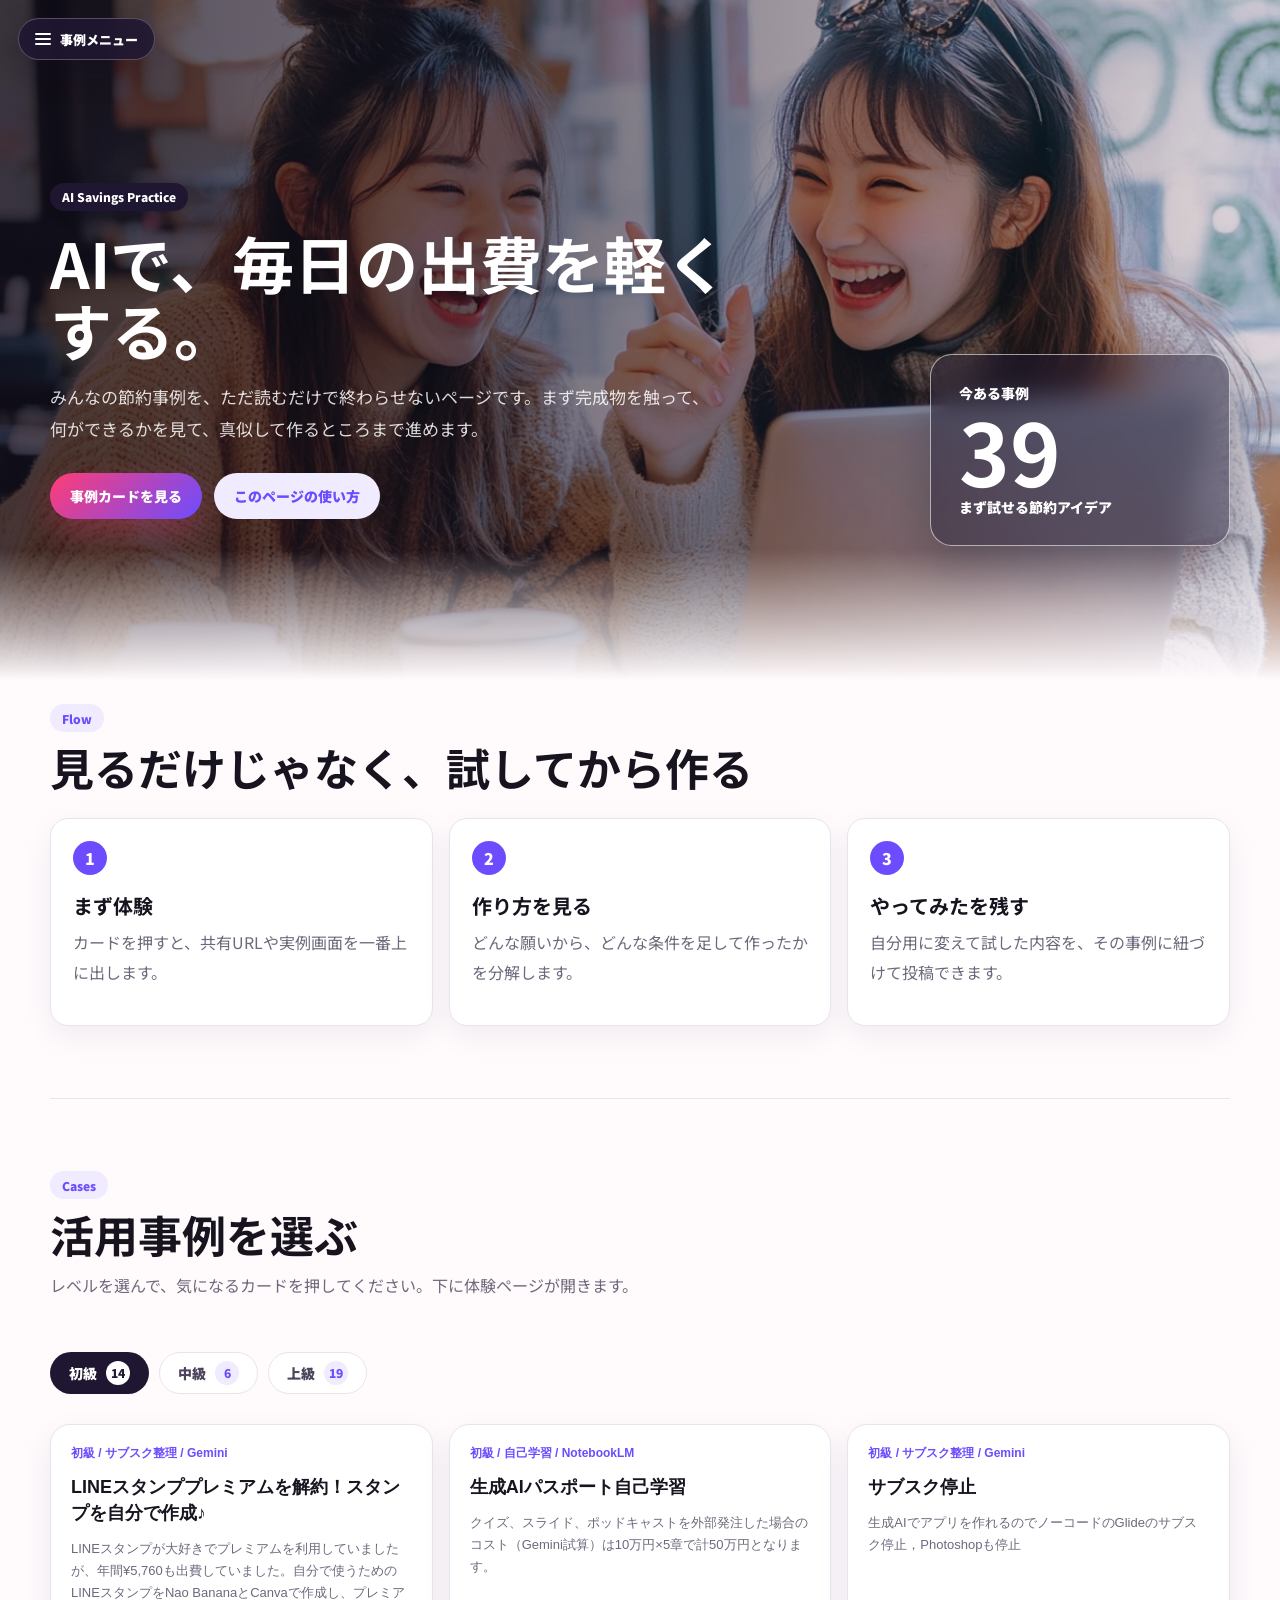
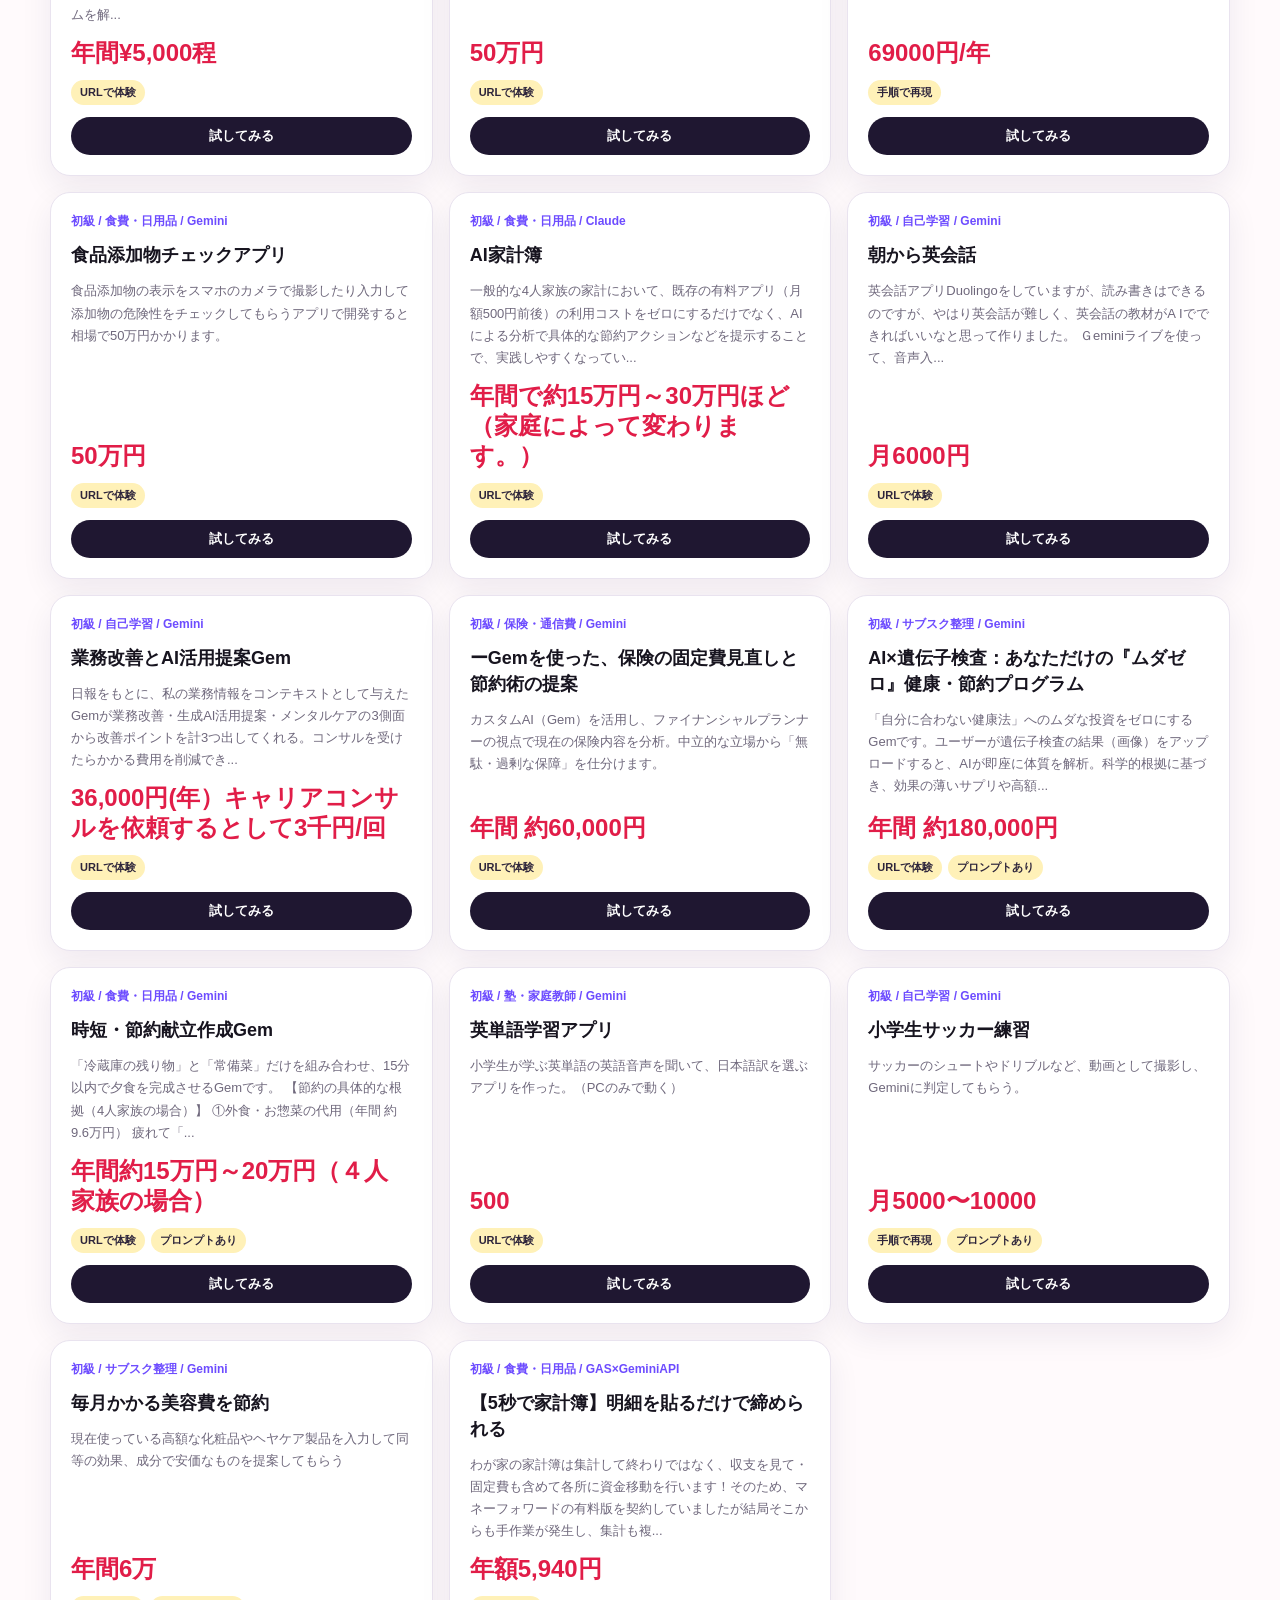
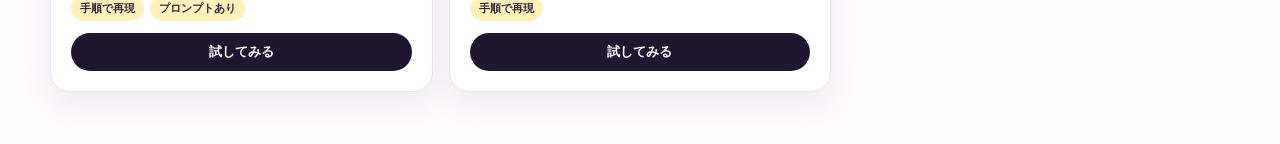
==== commit 2e67f8aa: "Restore dashboard drawer and hero image" ====
--- a/test0612/index.html
+++ b/test0612/index.html
@@ -11,6 +11,28 @@
   <link rel="stylesheet" href="style.css">
 </head>
 <body>
+  <button class="dashboard-toggle" type="button" data-dashboard-toggle aria-controls="case-dashboard" aria-expanded="false">
+    <span></span>
+    事例メニュー
+  </button>
+  <div class="dashboard-scrim" data-dashboard-scrim hidden></div>
+  <aside class="case-dashboard" id="case-dashboard" data-dashboard hidden>
+    <div class="dashboard-head">
+      <div>
+        <p class="brand-sub">AI Savings Practice</p>
+        <h2>事例ダッシュボード</h2>
+      </div>
+      <button class="dashboard-close" type="button" data-dashboard-close aria-label="閉じる">×</button>
+    </div>
+    <p class="dashboard-lead">左のメニューで事例を選ぶと、ページ下に体験用のトリセツが開きます。</p>
+    <div class="dashboard-tabs" role="tablist" aria-label="メニュー内レベル別事例">
+      <button class="dashboard-tab is-active" type="button" data-level-tab="beginner">初級 <span data-count="beginner"></span></button>
+      <button class="dashboard-tab" type="button" data-level-tab="middle">中級 <span data-count="middle"></span></button>
+      <button class="dashboard-tab" type="button" data-level-tab="advanced">上級 <span data-count="advanced"></span></button>
+    </div>
+    <div class="dashboard-list" data-dashboard-list></div>
+  </aside>
+
   <main>
     <section class="lp-hero">
       <div class="hero-copy">
@@ -22,15 +44,12 @@
           <a class="btn btn-secondary" href="#how">このページの使い方</a>
         </div>
       </div>
-      <div class="hero-visual" aria-hidden="true">
+      <div class="hero-photo" aria-hidden="true">
         <div class="saving-ticket">
           <span>今ある事例</span>
           <strong data-total-count>39</strong>
           <em>まず試せる節約アイデア</em>
         </div>
-        <div class="hero-mini-card card-a">URLを開く</div>
-        <div class="hero-mini-card card-b">真似して作る</div>
-        <div class="hero-mini-card card-c">やってみた投稿</div>
       </div>
     </section>
 
@@ -66,9 +85,9 @@
       </div>
 
       <div class="level-tabs" role="tablist" aria-label="レベル別事例">
-        <button class="level-tab is-active" type="button" data-level-tab="beginner">初級 <span data-count="beginner"></span></button>
-        <button class="level-tab" type="button" data-level-tab="middle">中級 <span data-count="middle"></span></button>
-        <button class="level-tab" type="button" data-level-tab="advanced">上級 <span data-count="advanced"></span></button>
+        <button class="level-tab is-active" type="button" data-level-tab="beginner">初級 <span data-count-main="beginner"></span></button>
+        <button class="level-tab" type="button" data-level-tab="middle">中級 <span data-count-main="middle"></span></button>
+        <button class="level-tab" type="button" data-level-tab="advanced">上級 <span data-count-main="advanced"></span></button>
       </div>
 
       <div class="case-grid" data-case-grid></div>
--- a/test0612/style.css
+++ b/test0612/style.css
@@ -30,19 +30,216 @@
   overflow: hidden;
 }
 
+.dashboard-toggle {
+  position: fixed;
+  top: 18px;
+  left: 18px;
+  z-index: 40;
+  min-height: 42px;
+  display: inline-flex;
+  align-items: center;
+  gap: 9px;
+  border: 1px solid rgba(255, 255, 255, .24);
+  border-radius: 999px;
+  padding: 0 16px;
+  color: #fff;
+  background: rgba(31, 23, 49, .88);
+  box-shadow: 0 12px 32px rgba(20, 12, 35, .24);
+  backdrop-filter: blur(14px);
+  font: inherit;
+  font-size: 13px;
+  font-weight: 900;
+  cursor: pointer;
+}
+
+.dashboard-toggle span,
+.dashboard-toggle span::before,
+.dashboard-toggle span::after {
+  width: 16px;
+  height: 2px;
+  display: block;
+  border-radius: 999px;
+  background: currentColor;
+}
+
+.dashboard-toggle span {
+  position: relative;
+}
+
+.dashboard-toggle span::before,
+.dashboard-toggle span::after {
+  content: "";
+  position: absolute;
+  left: 0;
+}
+
+.dashboard-toggle span::before { top: -5px; }
+.dashboard-toggle span::after { top: 5px; }
+
+.dashboard-scrim {
+  position: fixed;
+  inset: 0;
+  z-index: 50;
+  background: rgba(17, 12, 28, .34);
+  backdrop-filter: blur(3px);
+}
+
+.case-dashboard {
+  position: fixed;
+  inset: 0 auto 0 0;
+  z-index: 60;
+  width: min(420px, calc(100vw - 28px));
+  display: flex;
+  flex-direction: column;
+  gap: 16px;
+  padding: 22px;
+  background: rgba(255, 255, 255, .96);
+  box-shadow: 18px 0 52px rgba(25, 14, 50, .22);
+  overflow-y: auto;
+}
+
+.dashboard-head {
+  display: flex;
+  align-items: start;
+  justify-content: space-between;
+  gap: 14px;
+}
+
+.brand-sub {
+  margin: 0 0 4px;
+  color: var(--purple);
+  font-size: 11px;
+  font-weight: 900;
+}
+
+.dashboard-head h2 {
+  margin: 0;
+  font-size: 26px;
+  line-height: 1.2;
+}
+
+.dashboard-close {
+  width: 36px;
+  height: 36px;
+  border: 0;
+  border-radius: 50%;
+  color: #fff;
+  background: #1f1731;
+  font: inherit;
+  font-size: 20px;
+  font-weight: 700;
+  cursor: pointer;
+}
+
+.dashboard-lead {
+  margin: 0;
+  color: var(--muted);
+  font-size: 13px;
+  line-height: 1.7;
+}
+
+.dashboard-tabs {
+  display: grid;
+  grid-template-columns: repeat(3, 1fr);
+  gap: 7px;
+  padding: 6px;
+  border-radius: 999px;
+  background: #f2edf9;
+}
+
+.dashboard-tab {
+  min-height: 38px;
+  border: 0;
+  border-radius: 999px;
+  color: var(--muted);
+  background: transparent;
+  font: inherit;
+  font-size: 13px;
+  font-weight: 900;
+  cursor: pointer;
+}
+
+.dashboard-tab.is-active {
+  color: #fff;
+  background: linear-gradient(135deg, var(--pink), var(--purple));
+}
+
+.dashboard-tab span {
+  margin-left: 4px;
+}
+
+.dashboard-list {
+  display: grid;
+  gap: 10px;
+}
+
+.dashboard-case {
+  display: grid;
+  gap: 6px;
+  width: 100%;
+  border: 1px solid var(--line);
+  border-radius: 14px;
+  padding: 14px;
+  color: inherit;
+  background: #fff;
+  box-shadow: 0 8px 22px rgba(35, 20, 70, .06);
+  text-align: left;
+  font: inherit;
+  cursor: pointer;
+}
+
+.dashboard-case:hover,
+.dashboard-case.is-selected {
+  border-color: rgba(109, 76, 255, .36);
+  background: #fbf8ff;
+}
+
+.dashboard-case span {
+  color: var(--purple);
+  font-size: 11px;
+  font-weight: 900;
+}
+
+.dashboard-case strong {
+  font-size: 14px;
+  line-height: 1.45;
+}
+
+.dashboard-case em {
+  color: var(--red);
+  font-size: 13px;
+  font-style: normal;
+  font-weight: 900;
+}
+
 .lp-hero {
-  min-height: 620px;
+  position: relative;
+  min-height: 680px;
   display: grid;
   grid-template-columns: minmax(0, 1fr) minmax(320px, 460px);
   gap: 42px;
   align-items: center;
-  width: min(1180px, calc(100% - 36px));
-  margin: 0 auto;
-  padding: 70px 0 56px;
+  width: 100%;
+  margin: 0;
+  padding: 92px max(34px, calc((100vw - 1180px) / 2)) 70px;
+  isolation: isolate;
+  background:
+    linear-gradient(90deg, rgba(15, 10, 25, .72) 0%, rgba(15, 10, 25, .52) 44%, rgba(15, 10, 25, .12) 100%),
+    url("header.png") center / cover no-repeat;
+}
+
+.lp-hero::after {
+  content: "";
+  position: absolute;
+  inset: auto 0 0;
+  height: 130px;
+  z-index: -1;
+  background: linear-gradient(0deg, #fffafc 0%, rgba(255, 250, 252, 0) 100%);
 }
 
 .hero-copy {
   max-width: 720px;
+  color: #fff;
 }
 
 .eyebrow {
@@ -80,7 +277,7 @@
 
 .lead {
   max-width: 660px;
-  color: #4e465c;
+  color: rgba(255, 255, 255, .84);
   font-size: 17px;
   line-height: 1.9;
 }
@@ -118,21 +315,17 @@
   background: #f0ebff;
 }
 
-.hero-visual {
+.hero-photo {
   position: relative;
   min-height: 430px;
-  border-radius: 28px;
-  background:
-    radial-gradient(circle at 25% 20%, rgba(255, 255, 255, .84), transparent 26%),
-    radial-gradient(circle at 78% 16%, rgba(255, 200, 87, .58), transparent 24%),
-    linear-gradient(135deg, #ff6b92 0%, #755cff 52%, #12b886 100%);
-  box-shadow: var(--shadow);
 }
 
 .saving-ticket {
   position: absolute;
-  inset: 78px 54px auto;
-  min-height: 210px;
+  right: 0;
+  bottom: 20px;
+  width: min(300px, 86%);
+  min-height: 190px;
   display: flex;
   flex-direction: column;
   justify-content: center;
@@ -140,8 +333,9 @@
   border-radius: 22px;
   padding: 28px;
   color: #fff;
-  background: rgba(255, 255, 255, .18);
+  background: rgba(31, 23, 49, .44);
   backdrop-filter: blur(14px);
+  box-shadow: 0 18px 48px rgba(15, 10, 25, .28);
 }
 
 .saving-ticket span,
@@ -156,24 +350,6 @@
   font-size: 86px;
   line-height: 1;
 }
-
-.hero-mini-card {
-  position: absolute;
-  min-height: 48px;
-  display: grid;
-  place-items: center;
-  border-radius: 16px;
-  padding: 0 18px;
-  color: #271d38;
-  background: #fff;
-  font-size: 14px;
-  font-weight: 900;
-  box-shadow: 0 14px 30px rgba(35, 20, 70, .18);
-}
-
-.card-a { left: 28px; bottom: 84px; }
-.card-b { right: 30px; bottom: 118px; }
-.card-c { left: 82px; bottom: 28px; }
 
 .how-section,
 .cases-section,
@@ -652,8 +828,8 @@
     grid-template-columns: 1fr;
   }
 
-  .hero-visual {
-    min-height: 360px;
+  .hero-photo {
+    min-height: 220px;
   }
 
   .case-grid,
@@ -676,21 +852,25 @@
   }
 
   .lp-hero {
-    min-height: auto;
-    padding-top: 44px;
+    min-height: 620px;
+    padding: 76px 18px 54px;
+    background-position: 58% center;
   }
 
   h1 {
     font-size: 38px;
   }
 
-  .hero-visual {
-    min-height: 320px;
-    border-radius: 22px;
+  .hero-photo {
+    min-height: 120px;
   }
 
   .saving-ticket {
-    inset: 54px 26px auto;
+    position: relative;
+    width: 100%;
+    right: auto;
+    bottom: auto;
+    margin-top: 18px;
   }
 
   .saving-ticket strong {
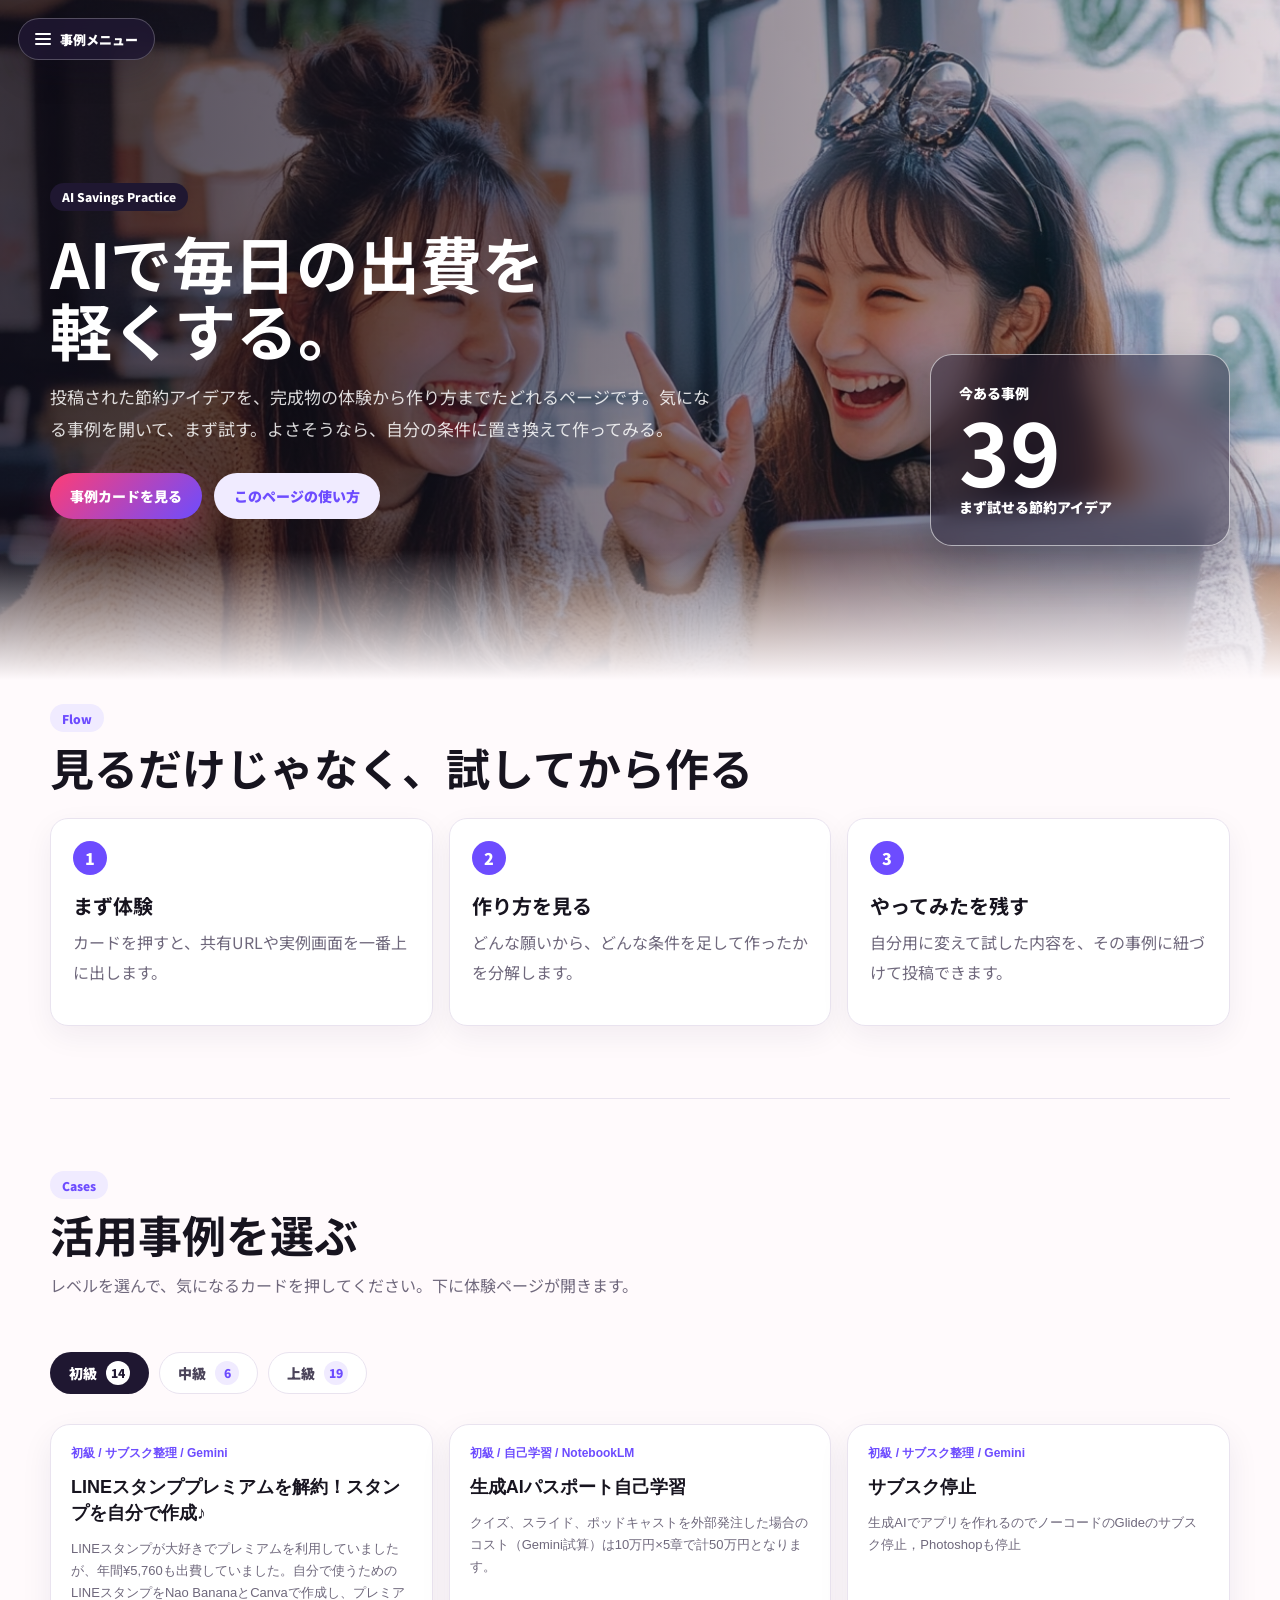
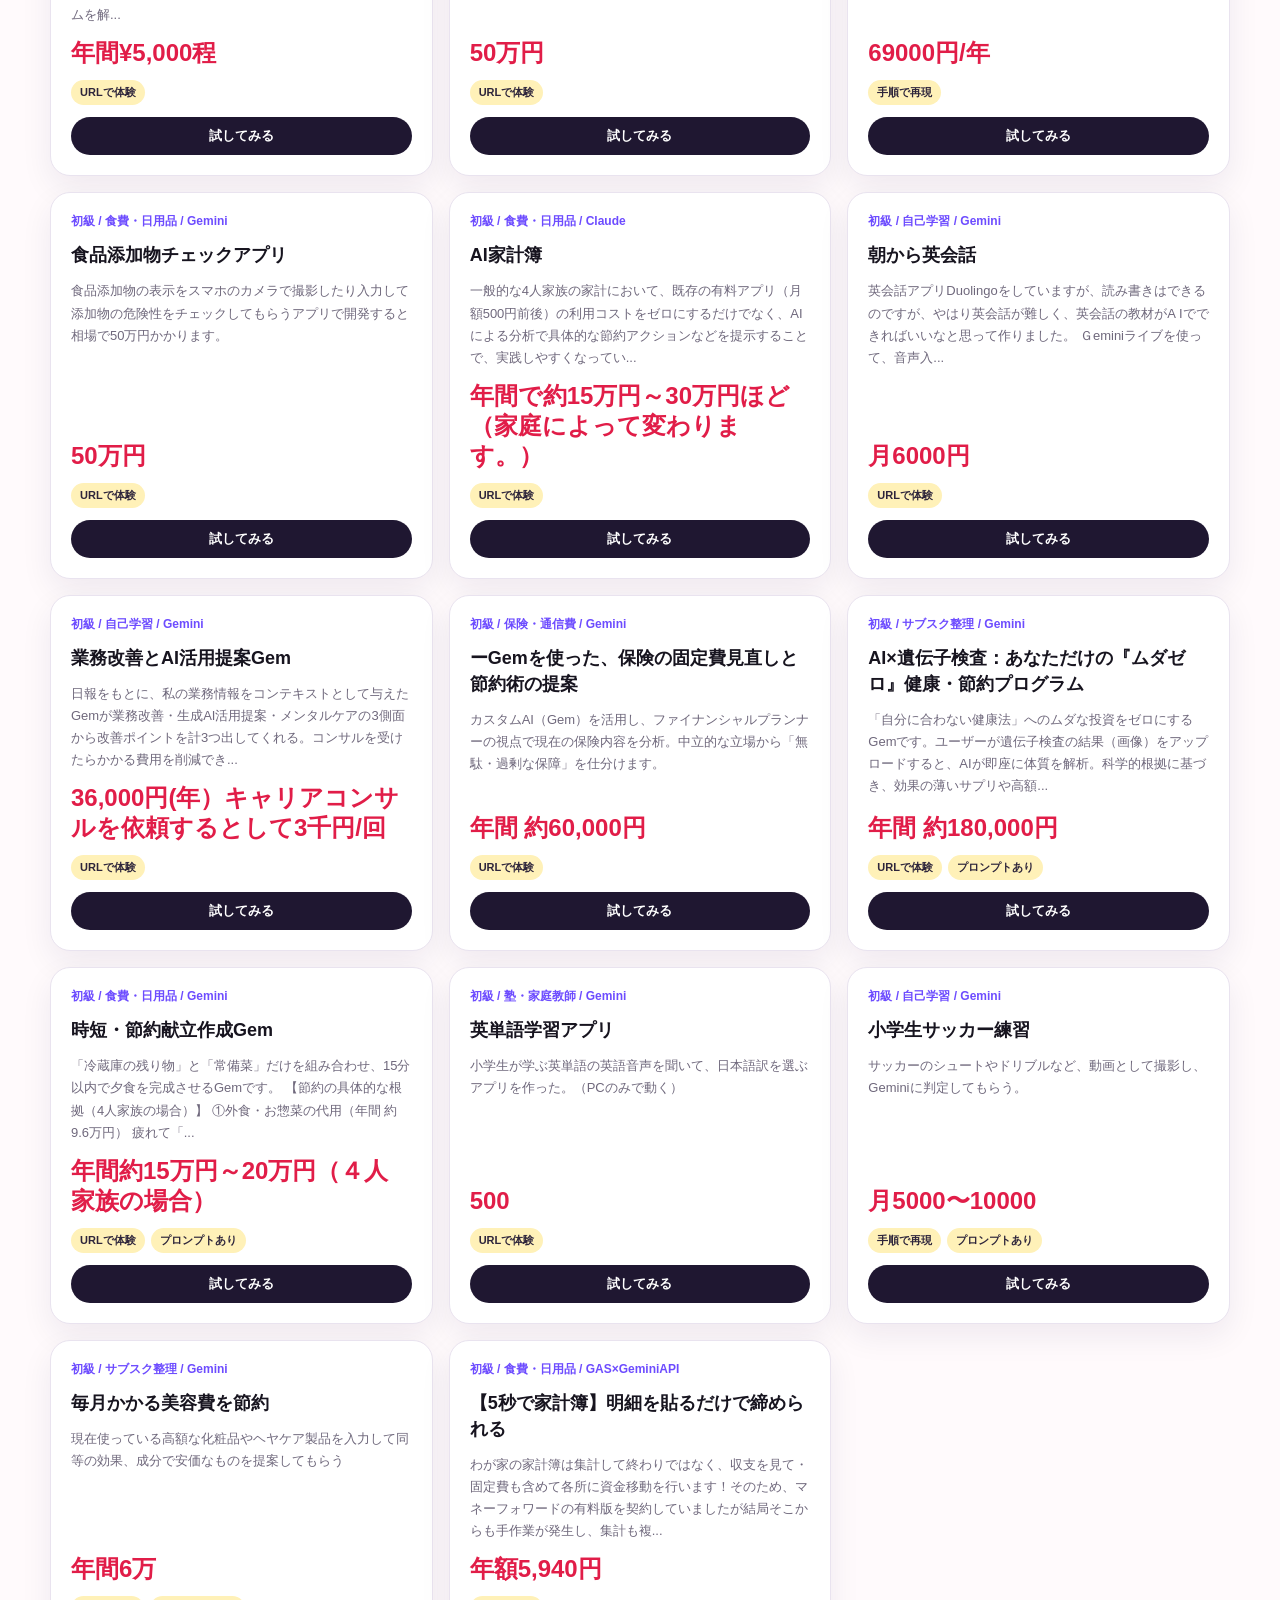
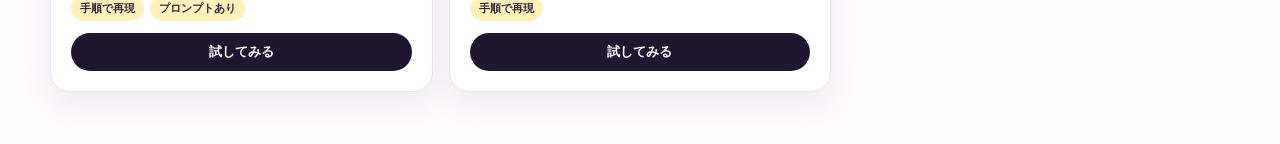
==== commit 3789b3d5: "Refine hero copy and fixed image" ====
--- a/test0612/index.html
+++ b/test0612/index.html
@@ -37,8 +37,8 @@
     <section class="lp-hero">
       <div class="hero-copy">
         <p class="eyebrow">AI Savings Practice</p>
-        <h1>AIで、毎日の出費を軽くする。</h1>
-        <p class="lead">みんなの節約事例を、ただ読むだけで終わらせないページです。まず完成物を触って、何ができるかを見て、真似して作るところまで進めます。</p>
+        <h1><span>AIで毎日の出費を</span><span>軽くする。</span></h1>
+        <p class="lead">投稿された節約アイデアを、完成物の体験から作り方までたどれるページです。気になる事例を開いて、まず試す。よさそうなら、自分の条件に置き換えて作ってみる。</p>
         <div class="hero-actions">
           <a class="btn btn-primary" href="#cases">事例カードを見る</a>
           <a class="btn btn-secondary" href="#how">このページの使い方</a>
@@ -53,7 +53,7 @@
       </div>
     </section>
 
-    <section class="how-section" id="how">
+    <section class="how-section reveal-section" id="how">
       <div class="section-head">
         <p class="eyebrow light">Flow</p>
         <h2>見るだけじゃなく、試してから作る</h2>
--- a/test0612/style.css
+++ b/test0612/style.css
@@ -226,6 +226,7 @@
   background:
     linear-gradient(90deg, rgba(15, 10, 25, .72) 0%, rgba(15, 10, 25, .52) 44%, rgba(15, 10, 25, .12) 100%),
     url("header.png") center / cover no-repeat;
+  background-attachment: fixed;
 }
 
 .lp-hero::after {
@@ -273,6 +274,10 @@
   font-size: clamp(36px, 5vw, 62px);
   line-height: 1.08;
   letter-spacing: 0;
+}
+
+h1 span {
+  display: block;
 }
 
 .lead {
@@ -362,6 +367,34 @@
   padding: 24px 0 72px;
 }
 
+.reveal-section,
+.flow-grid article {
+  transform: translateY(0);
+  transition: transform .58s cubic-bezier(.2, .8, .2, 1);
+}
+
+.reveal-section.is-visible,
+.flow-grid article.is-visible {
+  transform: translateY(0);
+}
+
+.flow-grid article {
+  animation: flow-pop .58s cubic-bezier(.2, .8, .2, 1) both;
+}
+
+@keyframes flow-pop {
+  from { transform: translateY(22px); }
+  to { transform: translateY(0); }
+}
+
+.flow-grid article:nth-child(2) {
+  transition-delay: .08s;
+}
+
+.flow-grid article:nth-child(3) {
+  transition-delay: .16s;
+}
+
 .section-head {
   display: grid;
   gap: 10px;
@@ -855,6 +888,7 @@
     min-height: 620px;
     padding: 76px 18px 54px;
     background-position: 58% center;
+    background-attachment: scroll;
   }
 
   h1 {
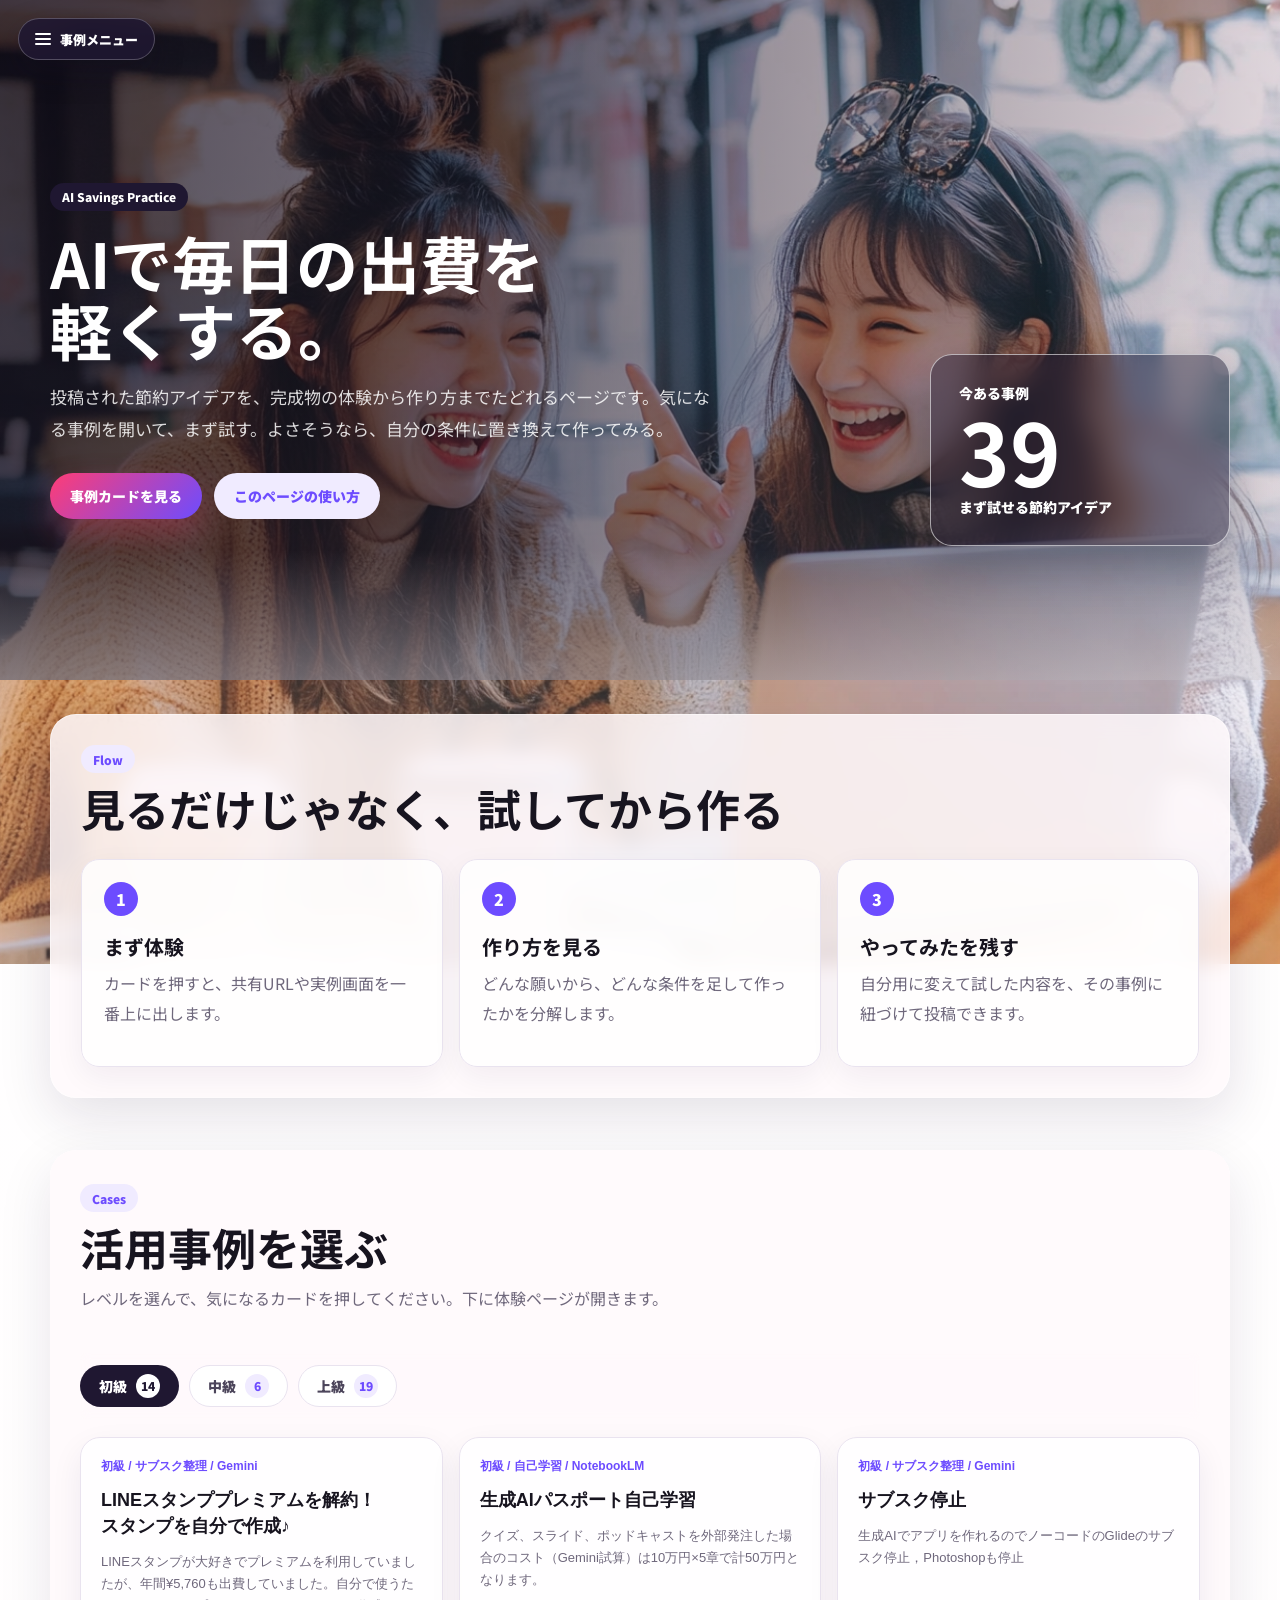
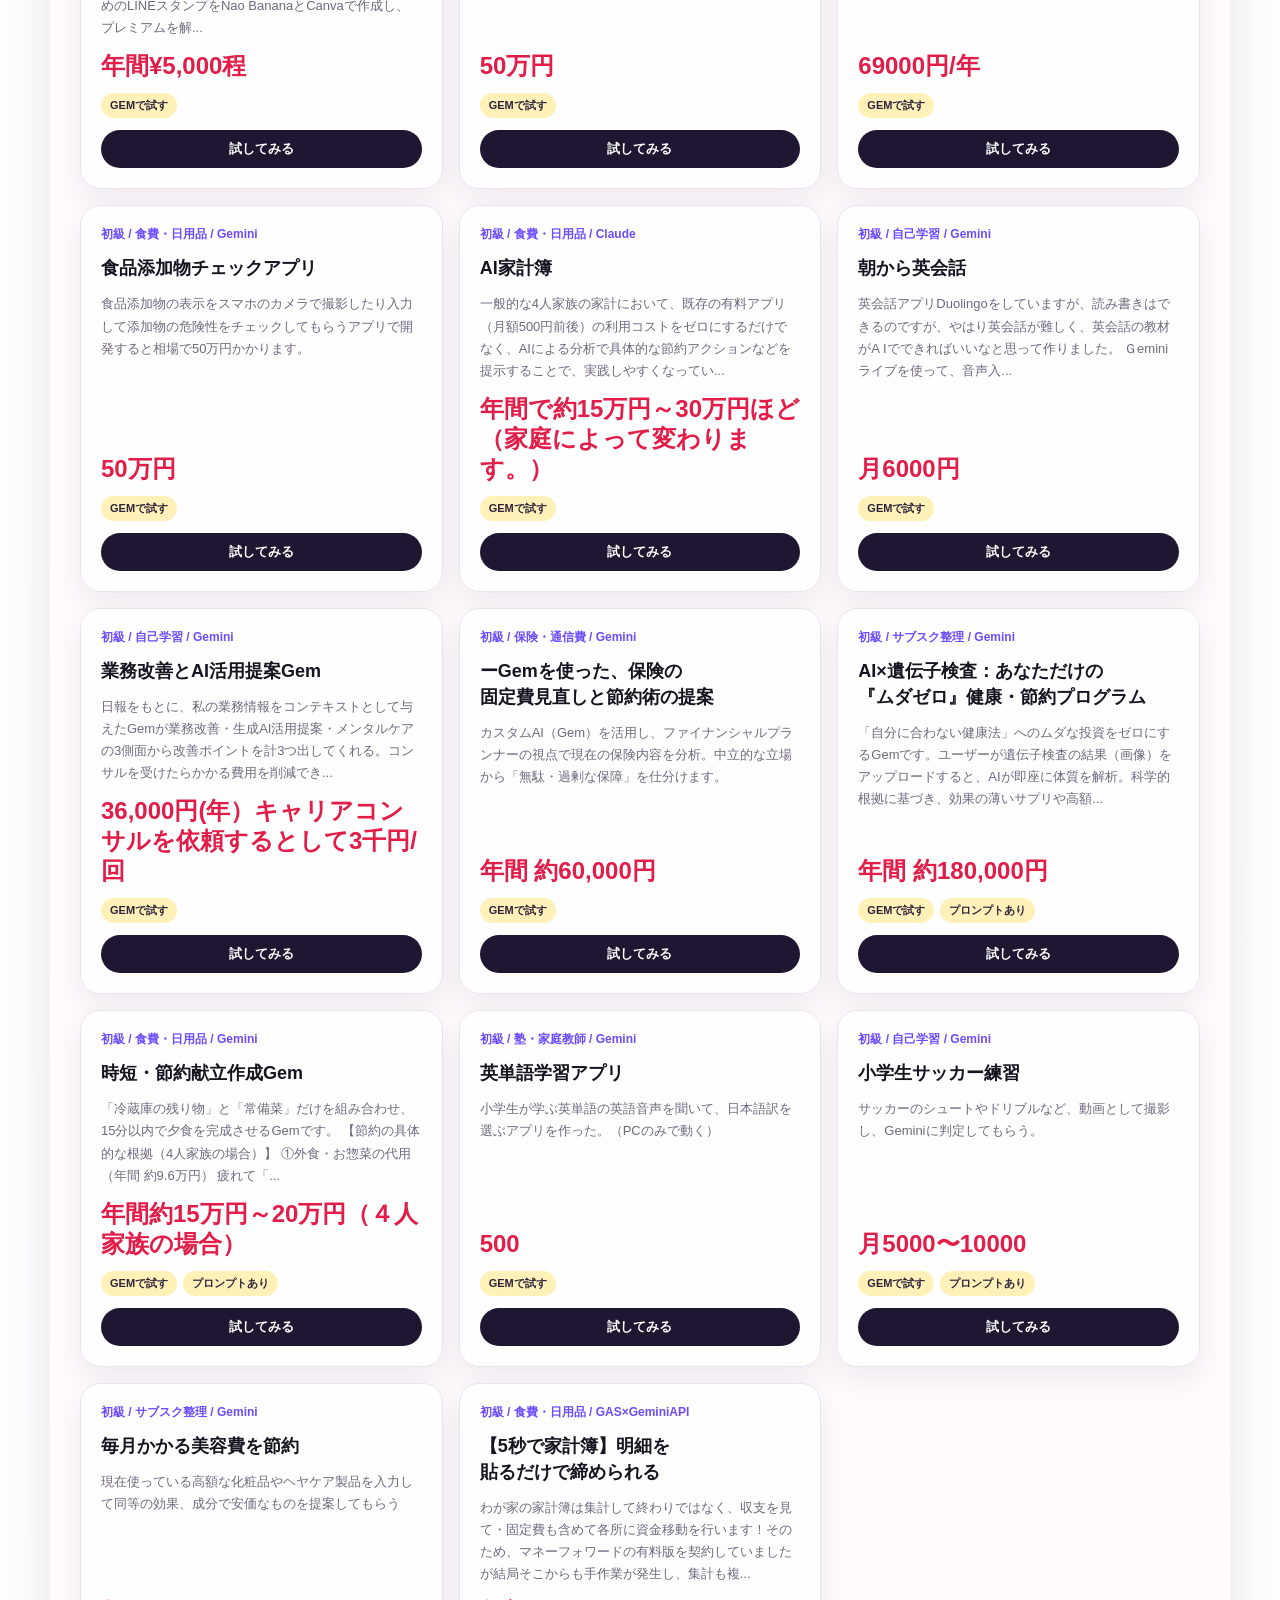
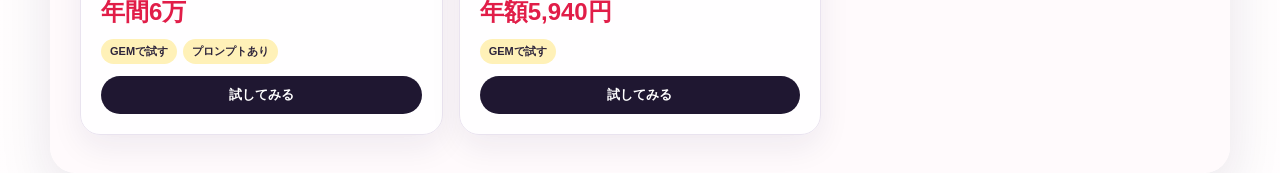
==== commit ce8cf0b0: "Simplify LINE stamp article screenshots" ====
--- a/test0612/index.html
+++ b/test0612/index.html
@@ -138,7 +138,7 @@
           <input type="hidden" name="caseId" data-form-case-id>
           <label>
             名前
-            <input name="name" placeholder="例：macoさん">
+            <input name="name" placeholder="例：匿名さん">
           </label>
           <label>
             実際に試してどうでしたか？
--- a/test0612/style.css
+++ b/test0612/style.css
@@ -20,7 +20,9 @@
   margin: 0;
   font-family: "Noto Sans JP", system-ui, -apple-system, BlinkMacSystemFont, "Segoe UI", sans-serif;
   color: var(--ink);
-  background: #fffafc;
+  background:
+    linear-gradient(180deg, rgba(255, 250, 252, 0) 0%, rgba(255, 250, 252, .28) 44%, rgba(255, 250, 252, .42) 100%),
+    url("header.png") center top / cover fixed no-repeat;
   letter-spacing: 0;
 }
 
@@ -223,10 +225,7 @@
   margin: 0;
   padding: 92px max(34px, calc((100vw - 1180px) / 2)) 70px;
   isolation: isolate;
-  background:
-    linear-gradient(90deg, rgba(15, 10, 25, .72) 0%, rgba(15, 10, 25, .52) 44%, rgba(15, 10, 25, .12) 100%),
-    url("header.png") center / cover no-repeat;
-  background-attachment: fixed;
+  background: linear-gradient(90deg, rgba(15, 10, 25, .72) 0%, rgba(15, 10, 25, .52) 44%, rgba(15, 10, 25, .12) 100%);
 }
 
 .lp-hero::after {
@@ -235,7 +234,7 @@
   inset: auto 0 0;
   height: 130px;
   z-index: -1;
-  background: linear-gradient(0deg, #fffafc 0%, rgba(255, 250, 252, 0) 100%);
+  background: linear-gradient(0deg, rgba(255, 250, 252, .34) 0%, rgba(255, 250, 252, 0) 100%);
 }
 
 .hero-copy {
@@ -364,7 +363,13 @@
 }
 
 .how-section {
-  padding: 24px 0 72px;
+  margin-top: 34px;
+  border: 1px solid rgba(255, 255, 255, .46);
+  border-radius: 26px;
+  padding: 30px;
+  background: rgba(255, 250, 252, .86);
+  box-shadow: 0 18px 54px rgba(30, 18, 54, .12);
+  backdrop-filter: blur(10px);
 }
 
 .reveal-section,
@@ -407,6 +412,10 @@
   font-size: clamp(28px, 3.6vw, 44px);
   line-height: 1.18;
   letter-spacing: 0;
+  line-break: strict;
+  overflow-wrap: break-word;
+  text-wrap: pretty;
+  word-break: auto-phrase;
 }
 
 .section-head p:not(.eyebrow) {
@@ -426,7 +435,7 @@
   border: 1px solid var(--line);
   border-radius: 18px;
   padding: 22px;
-  background: var(--surface);
+  background: rgba(255, 255, 255, .82);
   box-shadow: 0 10px 30px rgba(35, 20, 70, .06);
 }
 
@@ -455,8 +464,12 @@
 }
 
 .cases-section {
-  padding: 72px 0 52px;
-  border-top: 1px solid var(--line);
+  margin-top: 52px;
+  border-radius: 26px;
+  padding: 34px 30px 38px;
+  background: rgba(255, 250, 252, .92);
+  box-shadow: 0 18px 54px rgba(30, 18, 54, .10);
+  backdrop-filter: blur(10px);
 }
 
 .level-tabs {
@@ -467,8 +480,8 @@
   gap: 10px;
   padding: 12px 0;
   margin-bottom: 18px;
-  background: rgba(255, 250, 252, .92);
-  backdrop-filter: blur(12px);
+  background: rgba(255, 250, 252, .34);
+  backdrop-filter: blur(5px);
 }
 
 .level-tab {
@@ -522,7 +535,7 @@
   border-radius: 20px;
   padding: 20px;
   color: inherit;
-  background: #fff;
+  background: rgba(255, 255, 255, .78);
   box-shadow: 0 12px 32px rgba(35, 20, 70, .07);
   text-align: left;
   cursor: pointer;
@@ -533,6 +546,7 @@
 .case-card.is-selected {
   transform: translateY(-3px);
   border-color: rgba(109, 76, 255, .38);
+  background: rgba(255, 255, 255, .90);
   box-shadow: 0 18px 42px rgba(35, 20, 70, .14);
 }
 
@@ -545,6 +559,10 @@
 .case-card strong {
   font-size: 18px;
   line-height: 1.45;
+  line-break: strict;
+  overflow-wrap: break-word;
+  text-wrap: pretty;
+  word-break: auto-phrase;
 }
 
 .case-card-summary {
@@ -635,9 +653,16 @@
 .saving-box strong {
   margin-top: 8px;
   color: var(--red);
-  font-size: clamp(28px, 4vw, 48px);
-  line-height: 1.12;
-  font-weight: 900;
+  font-size: clamp(24px, 3vw, 38px);
+  line-height: 1.18;
+  font-weight: 900;
+  overflow-wrap: anywhere;
+  word-break: auto-phrase;
+}
+
+.saving-box.is-long strong {
+  font-size: 20px;
+  line-height: 1.38;
 }
 
 .manual-block {
@@ -717,9 +742,213 @@
   margin-bottom: 0;
 }
 
+.line-article {
+  max-width: 980px;
+  color: #31283f;
+  line-height: 1.85;
+  line-break: strict;
+  overflow-wrap: break-word;
+  word-break: auto-phrase;
+  text-wrap: pretty;
+}
+
+.line-article h3,
+.line-article h4 {
+  margin: 0;
+  color: #1f1731;
+  line-height: 1.45;
+  letter-spacing: 0;
+  line-break: strict;
+  overflow-wrap: break-word;
+  word-break: auto-phrase;
+  text-wrap: pretty;
+}
+
+.line-article p {
+  margin: 0;
+}
+
+.line-kicker {
+  margin: 0 0 8px;
+  color: var(--purple);
+  font-size: 13px;
+  font-weight: 900;
+}
+
+.line-lead,
+.line-card {
+  display: grid;
+  gap: 14px;
+  border-radius: 18px;
+  padding: 22px;
+  background: #f9f6ff;
+}
+
+.line-lead {
+  margin-bottom: 18px;
+  background: #fff8e1;
+}
+
+.line-lead h3 {
+  font-size: clamp(22px, 2.4vw, 32px);
+}
+
+.line-card {
+  margin: 18px 0;
+}
+
+.line-question-grid {
+  display: grid;
+  grid-template-columns: repeat(5, minmax(0, 1fr));
+  gap: 10px;
+}
+
+.line-question-grid span {
+  min-height: 76px;
+  display: flex;
+  align-items: center;
+  border-radius: 14px;
+  padding: 12px;
+  color: #3a2b4f;
+  background: #fff;
+  font-size: 13px;
+  font-weight: 900;
+  line-height: 1.55;
+}
+
+.line-shot-grid {
+  display: grid;
+  grid-template-columns: repeat(2, minmax(0, 1fr));
+  gap: 16px;
+  margin: 18px 0;
+}
+
+.line-shot-grid-single {
+  grid-template-columns: minmax(0, 760px);
+  justify-content: center;
+}
+
+.line-shot {
+  margin: 0;
+  border: 1px solid var(--line);
+  border-radius: 18px;
+  padding: 12px;
+  background: #fff;
+}
+
+.line-shot img {
+  width: 100%;
+  display: block;
+  border-radius: 12px;
+  background: #f5f2fb;
+}
+
+.line-shot figcaption {
+  margin-top: 10px;
+  color: #5d5468;
+  font-size: 13px;
+  font-weight: 700;
+  line-height: 1.65;
+}
+
+.stamp-table {
+  display: grid;
+  grid-template-columns: repeat(4, minmax(0, 1fr));
+  gap: 10px;
+}
+
+.stamp-table article {
+  display: grid;
+  gap: 6px;
+  border: 1px solid #eee7ff;
+  border-radius: 14px;
+  padding: 14px;
+  background: #fff;
+}
+
+.stamp-table strong {
+  color: var(--red);
+  font-size: 18px;
+  line-height: 1.35;
+}
+
+.stamp-table span {
+  color: #332a3f;
+  font-size: 13px;
+  font-weight: 800;
+  line-height: 1.55;
+}
+
+.stamp-table small {
+  color: #6a6175;
+  font-size: 12px;
+  line-height: 1.5;
+}
+
+.line-points {
+  grid-template-columns: repeat(3, minmax(0, 1fr));
+}
+
+.line-points article {
+  display: grid;
+  gap: 8px;
+  border-radius: 14px;
+  padding: 16px;
+  background: #fff;
+}
+
+.line-points strong {
+  color: #1f1731;
+  font-size: 16px;
+}
+
+.line-points p {
+  color: #534a60;
+  font-size: 14px;
+}
+
 .build-steps {
   display: grid;
   gap: 12px;
+}
+
+.line-step-list {
+  display: grid;
+  gap: 12px;
+}
+
+.line-step {
+  display: grid;
+  grid-template-columns: 46px 1fr;
+  gap: 14px;
+  align-items: start;
+  border-radius: 16px;
+  padding: 18px;
+  background: #fbf8ff;
+}
+
+.line-step span {
+  width: 46px;
+  height: 46px;
+  display: grid;
+  place-items: center;
+  border-radius: 50%;
+  color: #fff;
+  background: var(--purple);
+  font-weight: 900;
+}
+
+.line-step h4 {
+  margin: 0 0 6px;
+  color: #1f1731;
+  font-size: 17px;
+  line-height: 1.45;
+}
+
+.line-step p {
+  margin: 0;
+  color: #4d455d;
+  line-height: 1.8;
 }
 
 .mini-step {
@@ -867,7 +1096,10 @@
 
   .case-grid,
   .flow-grid,
-  .story-grid {
+  .story-grid,
+  .line-question-grid,
+  .stamp-table,
+  .line-points {
     grid-template-columns: repeat(2, minmax(0, 1fr));
   }
 
@@ -913,7 +1145,11 @@
 
   .case-grid,
   .flow-grid,
-  .story-grid {
+  .story-grid,
+  .line-question-grid,
+  .line-shot-grid,
+  .stamp-table,
+  .line-points {
     grid-template-columns: 1fr;
   }
 
@@ -928,10 +1164,25 @@
 
   .manual-hero,
   .manual-block {
-    padding: 22px;
+    padding: 20px;
   }
 
   .case-card {
     min-height: 280px;
   }
-}
+
+  .line-lead,
+  .line-card {
+    padding: 18px;
+  }
+
+  .line-step {
+    grid-template-columns: 40px 1fr;
+    padding: 16px;
+  }
+
+  .line-step span {
+    width: 40px;
+    height: 40px;
+  }
+}
